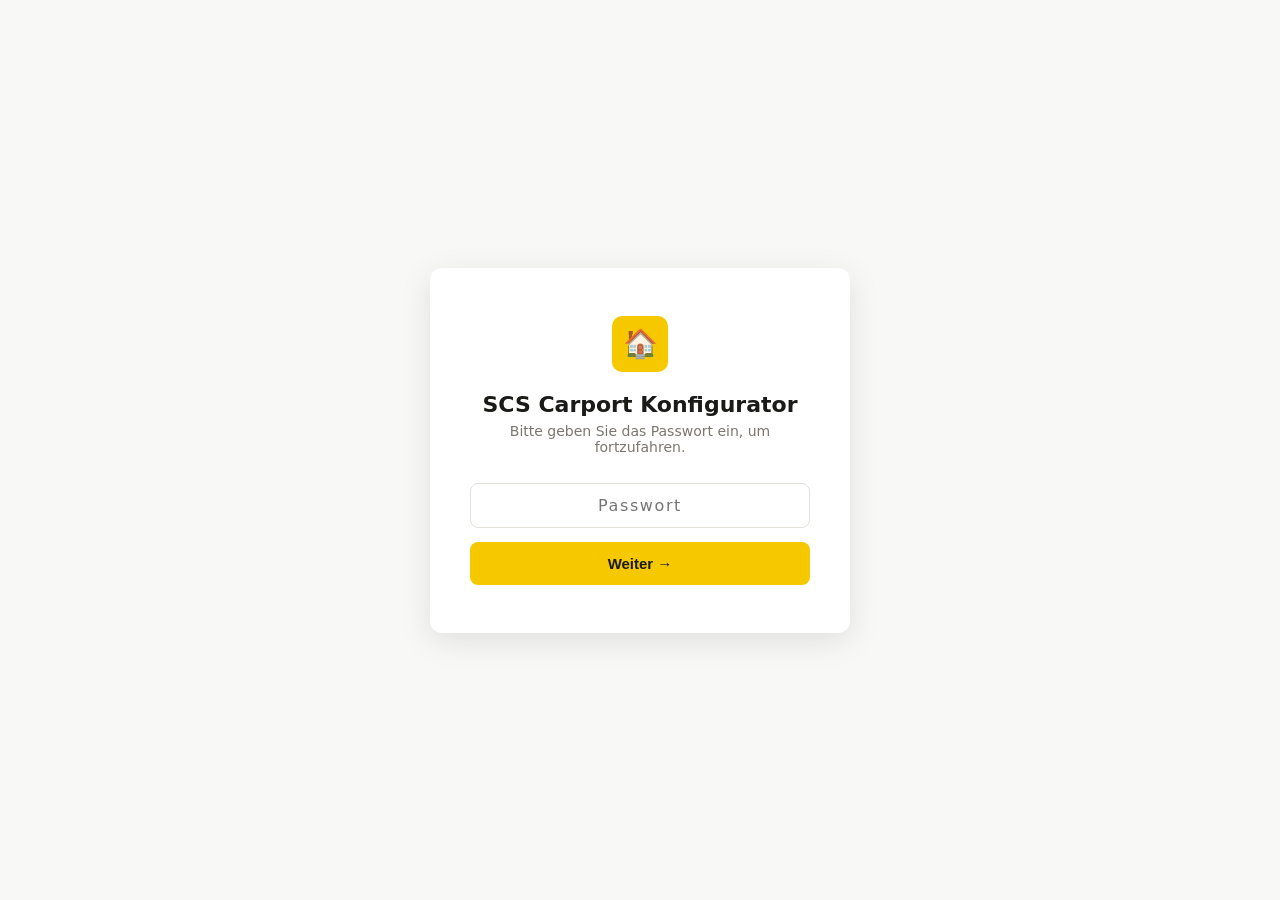
==== index.html @ 9c2f41ba "Add authentication check and redirect in index.html" ====
<!DOCTYPE html>
<html lang="de">
<head>
  <meta charset="UTF-8">
  <meta name="viewport" content="width=device-width, initial-scale=1.0">
  <title>SCS Carport Konfigurator — Holzcarports nach Maß</title>
  <link rel="stylesheet" href="style.css">
<script>if(sessionStorage.getItem("scs_auth")!=="1"){window.location.href="auth.html";}</script>
</head>
<body>

<!-- Top bar -->
<div class="top-bar">
  <div class="top-bar-left">
    <div class="top-bar-item">
      <svg width="13" height="13" viewBox="0 0 24 24" fill="none"><path d="M22 16.92v3a2 2 0 01-2.18 2 19.79 19.79 0 01-8.63-3.07A19.5 19.5 0 013.07 9.81 19.79 19.79 0 01.07 1.18 2 2 0 012.06 0h3a2 2 0 012 1.72c.127.96.361 1.903.7 2.81a2 2 0 01-.45 2.11L6.09 7.91a16 16 0 006 6l1.27-1.27a2 2 0 012.11-.45c.907.339 1.85.573 2.81.7A2 2 0 0122 16.92z" stroke="currentColor" stroke-width="2"/></svg>
      +49 8224 / 9660-100
    </div>
    <div class="top-bar-item">
      <svg width="13" height="13" viewBox="0 0 24 24" fill="none"><path d="M4 4h16c1.1 0 2 .9 2 2v12c0 1.1-.9 2-2 2H4c-1.1 0-2-.9-2-2V6c0-1.1.9-2 2-2z" stroke="currentColor" stroke-width="2"/><polyline points="22,6 12,13 2,6" stroke="currentColor" stroke-width="2"/></svg>
      info@scs-holzshop.de
    </div>
    <div class="top-bar-item">Mo.–Fr. 07:00–17:00 Uhr</div>
  </div>
  <div class="top-bar-right">
    <a href="#">Impressum</a>
    <a href="#">Datenschutz</a>
    <a href="#">Ratgeber</a>
  </div>
</div>

<!-- Nav -->
<nav class="nav">
  <div class="nav-inner">
    <a href="index.html" class="nav-logo">
      <div class="nav-logo-icon">
        <svg viewBox="0 0 24 24" fill="none"><path d="M3 10L12 3L21 10V20H15V14H9V20H3V10Z" fill="#fff"/></svg>
      </div>
      <div class="nav-logo-text">
        <div class="nav-logo-name">SCS Holzwerke</div>
        <div class="nav-logo-sub">Carport Konfigurator</div>
      </div>
    </a>
    <div class="nav-links">
      <a href="index.html" class="active">Startseite</a>
      <a href="products.html">Meistgeliebte Carports</a>
      <a href="configurator.html">Konfigurator</a>
      <a href="configurator.html" class="nav-cta">Jetzt konfigurieren</a>
    </div>
    <button class="nav-hamburger" onclick="document.getElementById('mob').classList.toggle('open')">
      <span></span><span></span><span></span>
    </button>
  </div>
</nav>
<div class="nav-mobile" id="mob">
  <a href="index.html">Startseite</a>
  <a href="products.html">Meistgeliebte Carports</a>
  <a href="configurator.html">Konfigurator</a>
  <a href="configurator.html" class="btn btn-primary" style="margin-top:8px">Jetzt konfigurieren</a>
</div>

<!-- USP Bar -->
<div class="usp-bar">
  <div class="usp-bar-inner">
    <div class="usp-item"><svg width="14" height="14" viewBox="0 0 16 16" fill="none"><polyline points="2,8 6,12 14,4" stroke="currentColor" stroke-width="2.2" stroke-linecap="round" stroke-linejoin="round"/></svg>Kostenlose Lieferung</div>
    <div class="usp-item"><svg width="14" height="14" viewBox="0 0 16 16" fill="none"><polyline points="2,8 6,12 14,4" stroke="currentColor" stroke-width="2.2" stroke-linecap="round" stroke-linejoin="round"/></svg>180 Jahre Erfahrung</div>
    <div class="usp-item"><svg width="14" height="14" viewBox="0 0 16 16" fill="none"><polyline points="2,8 6,12 14,4" stroke="currentColor" stroke-width="2.2" stroke-linecap="round" stroke-linejoin="round"/></svg>Statisch geprüft</div>
    <div class="usp-item"><svg width="14" height="14" viewBox="0 0 16 16" fill="none"><polyline points="2,8 6,12 14,4" stroke="currentColor" stroke-width="2.2" stroke-linecap="round" stroke-linejoin="round"/></svg>Trusted Shops zertifiziert</div>
    <div class="usp-item"><svg width="14" height="14" viewBox="0 0 16 16" fill="none"><polyline points="2,8 6,12 14,4" stroke="currentColor" stroke-width="2.2" stroke-linecap="round" stroke-linejoin="round"/></svg>100% PEFC-zertifiziert</div>
  </div>
</div>

<!-- Hero -->
<section class="hero">
  <div class="hero-inner">
    <div class="hero-content">
      <h1 class="hero-title">Qualität aus Holz.<br><em>Transparent.</em><br>Nach Maß.</h1>
      <p class="hero-subtitle">Konfigurieren Sie Ihren Holzcarport Schritt für Schritt — und sehen Sie bei jeder Option genau, was sie kostet. Keine versteckten Preise.</p>
      <div class="hero-action-row">
        <a href="configurator.html" class="btn btn-primary btn-lg">
          Jetzt konfigurieren
          <svg width="16" height="16" viewBox="0 0 16 16" fill="none"><path d="M3 8H13M9 4L13 8L9 12" stroke="currentColor" stroke-width="2" stroke-linecap="round" stroke-linejoin="round"/></svg>
        </a>
        <a href="products.html" class="btn btn-ghost">Fertige Konfigurationen ansehen</a>
      </div>
      <div class="hero-trust-row">
        <div class="hero-trust-item"><svg width="14" height="14" viewBox="0 0 16 16" fill="none"><polyline points="2,8 6,12 14,4" stroke="currentColor" stroke-width="2" stroke-linecap="round" stroke-linejoin="round"/></svg>Ab 4.833,84 € inkl. MwSt.</div>
        <div class="hero-trust-item"><svg width="14" height="14" viewBox="0 0 16 16" fill="none"><polyline points="2,8 6,12 14,4" stroke="currentColor" stroke-width="2" stroke-linecap="round" stroke-linejoin="round"/></svg>Lieferung ca. 3–4 Wochen</div>
        <div class="hero-trust-item"><svg width="14" height="14" viewBox="0 0 16 16" fill="none"><polyline points="2,8 6,12 14,4" stroke="currentColor" stroke-width="2" stroke-linecap="round" stroke-linejoin="round"/></svg>Unverbindliche Anfrage</div>
      </div>
    </div>
    <div class="hero-image-col">
      <div class="hero-badge">
        <div class="hero-badge-label">Startpreis ab</div>
        <div class="hero-badge-price">4.833,84 €</div>
        <div class="hero-badge-sub">inkl. MwSt. · kostenlose Lieferung</div>
      </div>
      <div class="hero-image-wrap">
        <img src="https://www.scs-holzshop.de/media/converted/catalog/product/cache/67ee89799642c567a71fc92f3699d937/e/i/einzelcarport_2.webp"
             alt="SCS Einzelcarport"
             onerror="this.parentElement.innerHTML='<div class=hero-image-placeholder><svg viewBox=\'0 0 24 24\' fill=\'none\' stroke=\'currentColor\' stroke-width=\'1\'><path d=\'M3 9l9-7 9 7v11a2 2 0 01-2 2H5a2 2 0 01-2-2z\'/><polyline points=\'9 22 9 12 15 12 15 22\'/></svg><p>Carport-Foto wird geladen</p></div>'">
      </div>
    </div>
  </div>
</section>

<!-- Products section -->
<section class="home-products">
  <div class="container">
    <div class="section-head">
      <div class="eyebrow">Unsere Produkte</div>
      <h2 class="section-title">Einzelcarport oder Doppelcarport?</h2>
      <p class="section-sub">Beide Varianten sind vollständig konfigurierbar — von Dachform bis Seitenverkleidung. Sehen Sie jeden Aufpreis live.</p>
    </div>
    <div class="home-products-grid">

      <div class="prod-card">
        <div class="prod-card-img">
          <img src="https://www.scs-holzshop.de/media/converted/catalog/product/cache/67ee89799642c567a71fc92f3699d937/e/i/einzelcarport_2.webp" alt="SCS Einzelcarport" onerror="this.parentElement.innerHTML='<div class=prod-card-img-placeholder>🏠 Einzelcarport</div>'">
          <div class="prod-card-label">Einzelcarport</div>
        </div>
        <div class="prod-card-body">
          <h3 class="prod-card-title">SCS Einzelcarport</h3>
          <p class="prod-card-desc">Der klassische Holzcarport für ein Fahrzeug. Aus Brettschichtholz in Sichtqualität — statisch geprüft, kostenlos geliefert.</p>
          <div class="prod-card-specs">
            <span class="spec-tag">270–475 cm Breite</span>
            <span class="spec-tag">500–600 cm Tiefe</span>
            <span class="spec-tag">Flach- oder Satteldach</span>
            <span class="spec-tag">Statik-Nachweis inklusive</span>
          </div>
          <div class="prod-card-price-row">
            <div class="prod-card-price-label">Ab inkl. MwSt.</div>
            <div class="prod-card-price">4.833,84 €</div>
          </div>
          <div class="prod-card-delivery">
            <svg width="14" height="14" viewBox="0 0 24 24" fill="none"><polyline points="2,8 6,12 14,4" stroke="currentColor" stroke-width="2.5" stroke-linecap="round" stroke-linejoin="round"/></svg>
            Heute bestellen — Lieferung ca. <span id="delivery-einzelcarport"></span>
          </div>
          <a href="configurator.html?type=einzelcarport" class="btn btn-primary btn-full">Einzelcarport konfigurieren →</a>
        </div>
      </div>

      <div class="prod-card" style="border-color: var(--green);">
        <div class="prod-card-img">
          <img src="https://www.scs-holzshop.de/media/converted/catalog/product/cache/67ee89799642c567a71fc92f3699d937/d/o/doppelcarport_2.webp" alt="SCS Doppelcarport" onerror="this.parentElement.innerHTML='<div class=prod-card-img-placeholder>🏠🏠 Doppelcarport</div>'">
          <div class="prod-card-label">Doppelcarport</div>
          <div class="prod-card-bestseller">⭐ Bestseller</div>
        </div>
        <div class="prod-card-body">
          <h3 class="prod-card-title">SCS Doppelcarport</h3>
          <p class="prod-card-desc">Platz für zwei Fahrzeuge. Dieselbe bewährte Konstruktion wie der Einzelcarport — mit doppelter Stellfläche und mehr Gestaltungsoptionen.</p>
          <div class="prod-card-specs">
            <span class="spec-tag">540–650 cm Breite</span>
            <span class="spec-tag">500–600 cm Tiefe</span>
            <span class="spec-tag">Flach- oder Satteldach</span>
            <span class="spec-tag">Statik-Nachweis inklusive</span>
          </div>
          <div class="prod-card-price-row">
            <div class="prod-card-price-label">Ab inkl. MwSt.</div>
            <div class="prod-card-price">6.357,59 €</div>
          </div>
          <div class="prod-card-delivery">
            <svg width="14" height="14" viewBox="0 0 24 24" fill="none"><polyline points="2,8 6,12 14,4" stroke="currentColor" stroke-width="2.5" stroke-linecap="round" stroke-linejoin="round"/></svg>
            Heute bestellen — Lieferung ca. <span id="delivery-doppelcarport"></span>
          </div>
          <a href="configurator.html?type=doppelcarport" class="btn btn-primary btn-full">Doppelcarport konfigurieren →</a>
        </div>
      </div>

    </div>

    <!-- Link to products page -->
    <div style="text-align:center; margin-top:32px;">
      <a href="products.html" class="btn btn-outline btn-lg">
        Alle fertigen Konfigurationen ansehen
        <svg width="16" height="16" viewBox="0 0 16 16" fill="none"><path d="M3 8H13M9 4L13 8L9 12" stroke="currentColor" stroke-width="2" stroke-linecap="round" stroke-linejoin="round"/></svg>
      </a>
    </div>
  </div>
</section>

<!-- How it works -->
<section class="how-section">
  <div class="container">
    <div class="section-head">
      <div class="eyebrow">In 3 Schritten zum Carport</div>
      <h2 class="section-title">So einfach geht's</h2>
      <p class="section-sub">Kein Durchklicken, kein Nachrechnen. Jeder Aufpreis ist sofort sichtbar.</p>
    </div>
    <div class="steps-grid">
      <div class="step-card">
        <div class="step-num">1</div>
        <div class="step-title">Typ & Größe wählen</div>
        <p class="step-desc">Einzelcarport oder Doppelcarport — der Basispreis wird direkt angezeigt. Kein versteckter Startpreis.</p>
        <div class="step-arrow"><svg width="10" height="10" viewBox="0 0 10 10" fill="none"><path d="M2 5H8M5 2L8 5L5 8" stroke="var(--green)" stroke-width="1.5" stroke-linecap="round"/></svg></div>
      </div>
      <div class="step-card">
        <div class="step-num">2</div>
        <div class="step-title">Optionen konfigurieren</div>
        <p class="step-desc">Dachform, Eindeckung, Verkleidung und Zubehör — jede Option zeigt den exakten Aufpreis. Live, transparent, nachvollziehbar.</p>
        <div class="step-arrow"><svg width="10" height="10" viewBox="0 0 10 10" fill="none"><path d="M2 5H8M5 2L8 5L5 8" stroke="var(--green)" stroke-width="1.5" stroke-linecap="round"/></svg></div>
      </div>
      <div class="step-card">
        <div class="step-num">3</div>
        <div class="step-title">Unverbindlich anfragen</div>
        <p class="step-desc">Vollständige Preisaufstellung, Lieferdatum und Lieferzonen-Check — dann direkt anfragen. Kein Konto nötig.</p>
      </div>
    </div>
  </div>
</section>

<!-- Benefits -->
<section class="benefits-section">
  <div class="container">
    <div class="benefits-grid">
      <div>
        <div class="eyebrow">Warum SCS?</div>
        <h2 class="section-title" style="text-align:left;margin-bottom:8px;">180 Jahre Erfahrung.<br>Holz ist unser Handwerk.</h2>
        <p style="font-size:15px;color:var(--grey-mid);line-height:1.7;margin-bottom:4px;">Seit über 180 Jahren verarbeitet SCS Holzwerke nachhaltige Rohstoffe zu hochwertigen Produkten. Unsere Carports werden in Gundremmingen nach Ihrer Bestellung gefertigt und vollständig vorkonfektioniert geliefert.</p>
        <div class="benefits-list">
          <div class="benefit"><div class="benefit-icon">🌲</div><div><div class="benefit-title">Brettschichtholz in Sichtqualität</div><div class="benefit-desc">4-seitig gehobelt, Kanten gefast — höchste Stabilität und Optik aus dem Sägewerk.</div></div></div>
          <div class="benefit"><div class="benefit-icon">📐</div><div><div class="benefit-title">Statisch geprüft & genehmigungsfähig</div><div class="benefit-desc">Jede Konfiguration erhält einen Statik-Nachweis — für das Bauamt direkt verwendbar.</div></div></div>
          <div class="benefit"><div class="benefit-icon">🚚</div><div><div class="benefit-title">Kostenlose Lieferung deutschlandweit</div><div class="benefit-desc">Alle Teile vorkonfektioniert — mit Fundamentplan 3 Werktage nach Bestellung.</div></div></div>
          <div class="benefit"><div class="benefit-icon">🔧</div><div><div class="benefit-title">Aufbau in einem Tag</div><div class="benefit-desc">Zapfen gefräst, Löcher vorgebohrt — mit Anleitung und Helfern in einem Tag fertig.</div></div></div>
          <div class="benefit"><div class="benefit-icon">♻️</div><div><div class="benefit-title">100% PEFC-zertifiziertes Holz</div><div class="benefit-desc">Nachhaltig aus zertifizierten europäischen Wäldern.</div></div></div>
        </div>
      </div>
      <div class="benefits-img">
        <img src="https://www.scs-holzshop.de/media/converted/catalog/product/cache/67ee89799642c567a71fc92f3699d937/e/i/einzelcarport_2.webp" alt="SCS Carport Qualität" onerror="this.parentElement.innerHTML='<div class=benefits-img-placeholder>Carport-Foto</div>'">
      </div>
    </div>
  </div>
</section>

<!-- Reviews -->
<section class="reviews-section">
  <div class="container">
    <div class="section-head">
      <div class="eyebrow">Kundenbewertungen</div>
      <h2 class="section-title">Was unsere Kunden sagen</h2>
      <div class="reviews-aggregate">
        <div class="reviews-score">4.8</div>
        <div>
          <div class="reviews-stars">★★★★★</div>
          <div class="reviews-count">247 verifizierte Bewertungen · Trusted Shops</div>
        </div>
      </div>
    </div>
    <div class="reviews-grid">
      <div class="review-card">
        <div class="review-stars">★★★★★</div>
        <p class="review-text">"Der Konfigurator war endlich mal wirklich transparent. Ich hab bei jeder Option sofort gesehen, was es kostet. Keine Überraschungen beim Checkout."</p>
        <div class="review-author">
          <div class="review-avatar">MK</div>
          <div><div class="review-name">Michael K.</div><div class="review-meta">Bayern · vor 2 Wochen</div><span class="review-product-tag">Einzelcarport · Satteldach</span></div>
        </div>
      </div>
      <div class="review-card">
        <div class="review-stars">★★★★★</div>
        <p class="review-text">"Aufbau hat tatsächlich einen Tag gedauert. Alle Teile waren perfekt vorgefertigt, die Anleitung war klar. Qualität des Holzes ist hervorragend."</p>
        <div class="review-author">
          <div class="review-avatar">SB</div>
          <div><div class="review-name">Sandra B.</div><div class="review-meta">NRW · vor 1 Monat</div><span class="review-product-tag">Doppelcarport · Flachdach</span></div>
        </div>
      </div>
      <div class="review-card">
        <div class="review-stars">★★★★★</div>
        <p class="review-text">"Fachberatung war super. Hatte eine Frage zur Statik und wurde innerhalb von 2 Stunden zurückgerufen. Carport steht seit 3 Jahren ohne Probleme."</p>
        <div class="review-author">
          <div class="review-avatar">TH</div>
          <div><div class="review-name">Thomas H.</div><div class="review-meta">Baden-Württemberg · vor 3 Jahren</div><span class="review-product-tag">Einzelcarport · Flachdach</span></div>
        </div>
      </div>
    </div>
    <div style="text-align:center;margin-top:32px;">
      <a href="products.html" class="btn btn-outline">Alle Bewertungen & Konfigurationen ansehen</a>
    </div>
  </div>
</section>

<!-- Contact strip -->
<div class="contact-strip">
  <div class="contact-strip-inner">
    <div>
      <h3>Fragen? Wir beraten Sie persönlich.</h3>
      <p>Mo.–Fr. von 07:00–17:00 Uhr — kostenlos und unverbindlich</p>
    </div>
    <div class="contact-btns">
      <a href="tel:+4982249660100" class="contact-btn"><svg width="16" height="16" viewBox="0 0 24 24" fill="none"><path d="M22 16.92v3a2 2 0 01-2.18 2 19.79 19.79 0 01-8.63-3.07A19.5 19.5 0 013.07 9.81 19.79 19.79 0 01.07 1.18 2 2 0 012.06 0h3a2 2 0 012 1.72c.127.96.361 1.903.7 2.81a2 2 0 01-.45 2.11L6.09 7.91a16 16 0 006 6l1.27-1.27a2 2 0 012.11-.45c.907.339 1.85.573 2.81.7A2 2 0 0122 16.92z" stroke="currentColor" stroke-width="2"/></svg>+49 8224 / 9660-100</a>
      <a href="https://wa.me/4982249660100" class="contact-btn"><svg width="16" height="16" viewBox="0 0 24 24" fill="none"><path d="M21 11.5a8.38 8.38 0 01-.9 3.8 8.5 8.5 0 01-7.6 4.7 8.38 8.38 0 01-3.8-.9L3 21l1.9-5.7a8.38 8.38 0 01-.9-3.8 8.5 8.5 0 014.7-7.6 8.38 8.38 0 013.8-.9h.5a8.48 8.48 0 018 8v.5z" stroke="currentColor" stroke-width="2"/></svg>WhatsApp</a>
      <a href="mailto:info@scs-holzshop.de" class="contact-btn"><svg width="16" height="16" viewBox="0 0 24 24" fill="none"><path d="M4 4h16c1.1 0 2 .9 2 2v12c0 1.1-.9 2-2 2H4c-1.1 0-2-.9-2-2V6c0-1.1.9-2 2-2z" stroke="currentColor" stroke-width="2"/><polyline points="22,6 12,13 2,6" stroke="currentColor" stroke-width="2"/></svg>E-Mail</a>
    </div>
  </div>
</div>

<!-- Footer -->
<footer>
  <div class="footer-inner">
    <div class="footer-logo">
      <div class="nav-logo-icon" style="width:36px;height:36px;"><svg viewBox="0 0 24 24" fill="none"><path d="M3 10L12 3L21 10V20H15V14H9V20H3V10Z" fill="#fff"/></svg></div>
      <div class="nav-logo-text"><div class="nav-logo-name" style="color:#fff;">SCS Holzwerke</div><div class="nav-logo-sub">Carport Konfigurator</div></div>
    </div>
    <div class="footer-links">
      <a href="#">Impressum</a><a href="#">Datenschutz</a><a href="#">Ratgeber</a><a href="#">Kontakt</a>
    </div>
    <div class="footer-copy">© 2025 SCS Holzwerke GmbH & Co. KG · Studienprojekt TH Rosenheim</div>
  </div>
</footer>

<script>
// Delivery date: ~4 weeks from today
function deliveryDate() {
  const d = new Date();
  d.setDate(d.getDate() + 28);
  return d.toLocaleDateString('de-DE', { day:'numeric', month:'long', year:'numeric' });
}
document.getElementById('delivery-einzelcarport').textContent = deliveryDate();
document.getElementById('delivery-doppelcarport').textContent = deliveryDate();

// Pre-select type from URL
const params = new URLSearchParams(window.location.search);
const t = params.get('type');
if (t) sessionStorage.setItem('scs_config', JSON.stringify({ type: t, size:'standard', roof:'flat', covering:'none', cladding:'none', addons:[] }));
</script>
</body>
</html>
---- style.css ----
/* ── SCS Carport Platform — Complete Design System ─────────────────────── */
@import url('https://fonts.googleapis.com/css2?family=Source+Sans+3:ital,wght@0,300;0,400;0,500;0,600;0,700;1,400&display=swap');

/* ── Tokens ─────────────────────────────────────────────────────────────── */
:root {
  --green:        #1a1a18;
  --green-dk:     #1a1a18;
  --green-lt:     #fef9e3;
  --green-mid:    #f5c800;
  --yellow:       #f5c800;
  --yellow-dk:    #d9a800;
  --white:        #ffffff;
  --off-white:    #f8f8f6;
  --grey-bg:      #f2f0ec;
  --grey-light:   #e4e1db;
  --grey-mid:     #7a7670;
  --grey-dark:    #3d3b38;
  --black:        #1a1a18;
  --red:          #c0392b;
  --price-green:  #2d7a4f;

  --font: 'Source Sans 3', 'Segoe UI', system-ui, sans-serif;
  --radius:    6px;
  --radius-lg: 12px;
  --radius-xl: 20px;
  --shadow-sm: 0 1px 4px rgba(0,0,0,0.08);
  --shadow:    0 4px 16px rgba(0,0,0,0.10);
  --shadow-lg: 0 12px 40px rgba(0,0,0,0.14);
  --transition: 0.18s ease;
  --max-w: 1240px;
}

/* ── Reset ───────────────────────────────────────────────────────────────── */
*, *::before, *::after { box-sizing: border-box; margin: 0; padding: 0; }
html { scroll-behavior: smooth; font-size: 16px; }
body { font-family: var(--font); background: var(--white); color: var(--black); line-height: 1.6; -webkit-font-smoothing: antialiased; }
img { max-width: 100%; display: block; }
a { color: inherit; text-decoration: none; }
button { cursor: pointer; border: none; background: none; font-family: inherit; }
ul { list-style: none; }

/* ── Utilities ───────────────────────────────────────────────────────────── */
.container { max-width: var(--max-w); margin: 0 auto; padding: 0 28px; }
.visually-hidden { position: absolute; width: 1px; height: 1px; overflow: hidden; clip: rect(0,0,0,0); }

/* ── Top bar ─────────────────────────────────────────────────────────────── */
.top-bar {
  background: var(--black);
  padding: 7px 28px;
  display: flex;
  align-items: center;
  justify-content: space-between;
  font-size: 12.5px;
  color: rgba(255,255,255,0.85);
}
.top-bar-left { display: flex; gap: 24px; }
.top-bar-item { display: flex; align-items: center; gap: 6px; }
.top-bar-item svg { opacity: 0.75; }
.top-bar-right { display: flex; gap: 20px; }
.top-bar-right a { color: rgba(255,255,255,0.8); font-size: 12px; transition: color var(--transition); }
.top-bar-right a:hover { color: #fff; }

/* ── Nav ─────────────────────────────────────────────────────────────────── */
.nav {
  background: var(--white);
  border-bottom: 1px solid var(--grey-light);
  position: sticky;
  top: 0;
  z-index: 200;
  box-shadow: var(--shadow-sm);
}
.nav-inner {
  max-width: var(--max-w);
  margin: 0 auto;
  padding: 0 28px;
  height: 72px;
  display: flex;
  align-items: center;
  justify-content: space-between;
  gap: 32px;
}
.nav-logo { display: flex; align-items: center; gap: 12px; flex-shrink: 0; }
.nav-logo-icon {
  width: 44px; height: 44px;
  background: var(--yellow);
  border-radius: var(--radius);
  display: flex; align-items: center; justify-content: center;
}
.nav-logo-icon svg { width: 26px; height: 26px; }
.nav-logo-text { line-height: 1.2; }
.nav-logo-name { font-size: 17px; font-weight: 700; color: var(--black); letter-spacing: -0.02em; }
.nav-logo-sub { font-size: 11px; color: var(--grey-mid); font-weight: 400; letter-spacing: 0.05em; text-transform: uppercase; }
.nav-links { display: flex; align-items: center; gap: 4px; }
.nav-links a {
  padding: 8px 14px;
  font-size: 14.5px;
  font-weight: 500;
  color: var(--grey-dark);
  border-radius: var(--radius);
  transition: all var(--transition);
  white-space: nowrap;
}
.nav-links a:hover { background: var(--grey-bg); color: var(--black); }
.nav-links a.active { color: var(--black); font-weight: 600; }
.nav-cta {
  background: var(--yellow) !important;
  color: #fff !important;
  font-weight: 600 !important;
  padding: 9px 20px !important;
}
.nav-cta:hover { background: var(--black) !important; }
.nav-hamburger { display: none; flex-direction: column; gap: 5px; padding: 6px; }
.nav-hamburger span { display: block; width: 22px; height: 2px; background: var(--black); border-radius: 2px; transition: all 0.2s; }
.nav-mobile {
  display: none;
  flex-direction: column;
  background: var(--white);
  border-bottom: 2px solid var(--green);
  padding: 16px 24px 20px;
  gap: 4px;
}
.nav-mobile.open { display: flex; }
.nav-mobile a { padding: 10px 4px; font-size: 15px; font-weight: 500; color: var(--grey-dark); border-bottom: 1px solid var(--grey-light); }

/* ── Buttons ─────────────────────────────────────────────────────────────── */
.btn {
  display: inline-flex; align-items: center; gap: 8px;
  padding: 11px 24px;
  border-radius: var(--radius);
  font-size: 15px; font-weight: 600;
  transition: all var(--transition);
  letter-spacing: -0.01em;
  cursor: pointer;
  border: 2px solid transparent;
  white-space: nowrap;
}
.btn-primary { background: var(--yellow); color: #fff; border-color: var(--black); }
.btn-primary:hover { background: var(--black); border-color: var(--black); transform: translateY(-1px); box-shadow: 0 4px 12px rgba(58,107,26,0.3); }
.btn-outline { background: transparent; color: var(--black); border-color: var(--black); }
.btn-outline:hover { background: var(--grey-bg); }
.btn-dark { background: var(--black); color: #fff; border-color: var(--black); }
.btn-dark:hover { background: var(--grey-dark); }
.btn-ghost { background: transparent; color: var(--grey-dark); border-color: var(--grey-light); }
.btn-ghost:hover { border-color: var(--black); color: var(--black); }
.btn-sm { padding: 7px 16px; font-size: 13px; }
.btn-lg { padding: 14px 32px; font-size: 16px; }
.btn-full { width: 100%; justify-content: center; }

/* ── Section header ──────────────────────────────────────────────────────── */
.section-head { text-align: center; margin-bottom: 48px; }
.eyebrow {
  display: inline-block;
  font-size: 11.5px; font-weight: 700;
  letter-spacing: 0.12em; text-transform: uppercase;
  color: var(--black); margin-bottom: 10px;
}
.section-title { font-size: clamp(24px, 3vw, 36px); font-weight: 700; color: var(--black); line-height: 1.2; margin-bottom: 12px; letter-spacing: -0.02em; }
.section-sub { font-size: 16px; color: var(--grey-mid); max-width: 540px; margin: 0 auto; line-height: 1.6; }

/* ── USP Bar ─────────────────────────────────────────────────────────────── */
.usp-bar {
  background: #fffbe6;
  border-bottom: 1px solid #f0d800;
  padding: 13px 28px;
}
.usp-bar-inner {
  max-width: var(--max-w); margin: 0 auto;
  display: flex; align-items: center; justify-content: center;
  gap: 40px; flex-wrap: wrap;
}
.usp-item { display: flex; align-items: center; gap: 7px; font-size: 13px; font-weight: 500; color: var(--black); }
.usp-item svg { color: var(--black); flex-shrink: 0; }

/* ── Hero ────────────────────────────────────────────────────────────────── */
.hero {
  background: var(--off-white);
  border-bottom: 1px solid var(--grey-light);
  padding: 0;
  overflow: hidden;
}
.hero-inner {
  max-width: var(--max-w); margin: 0 auto; padding: 72px 28px 0;
  display: grid; grid-template-columns: 1fr 1fr;
  gap: 64px; align-items: end;
}
.hero-tag {
  display: inline-flex; align-items: center; gap: 8px;
  background: var(--green-lt); border: 1px solid #c8e0a8;
  color: var(--black); font-size: 12px; font-weight: 600;
  padding: 5px 12px; border-radius: 20px;
  margin-bottom: 20px; letter-spacing: 0.02em;
}
.hero-tag::before { content: '●'; font-size: 8px; color: var(--black); }
.hero-title {
  font-size: clamp(36px, 4.5vw, 58px);
  font-weight: 700; line-height: 1.08;
  letter-spacing: -0.03em;
  color: var(--black); margin-bottom: 18px;
}
.hero-title em { font-style: normal; color: var(--black); }
.hero-subtitle { font-size: 17px; color: var(--grey-mid); line-height: 1.65; margin-bottom: 32px; max-width: 460px; }
.hero-action-row { display: flex; align-items: center; gap: 16px; margin-bottom: 32px; flex-wrap: wrap; }
.hero-trust-row { display: flex; gap: 20px; flex-wrap: wrap; }
.hero-trust-item { display: flex; align-items: center; gap: 6px; font-size: 13px; color: var(--grey-mid); }
.hero-trust-item svg { color: var(--black); }
.hero-image-col { position: relative; align-self: end; }
.hero-image-wrap {
  border-radius: var(--radius-lg) var(--radius-lg) 0 0;
  overflow: hidden; height: 480px;
  box-shadow: var(--shadow-lg);
}
.hero-image-wrap img { width: 100%; height: 100%; object-fit: cover; }
.hero-image-placeholder {
  width: 100%; height: 100%;
  background: linear-gradient(135deg, var(--grey-bg) 0%, var(--grey-light) 100%);
  display: flex; flex-direction: column; align-items: center; justify-content: center;
  gap: 12px; color: var(--grey-mid);
}
.hero-image-placeholder svg { width: 64px; height: 64px; opacity: 0.3; }
.hero-image-placeholder p { font-size: 13px; }
.hero-badge {
  position: absolute; top: 20px; right: -10px;
  background: var(--white); border-radius: var(--radius-lg);
  box-shadow: var(--shadow-lg); padding: 14px 18px;
  display: flex; flex-direction: column; gap: 2px;
  min-width: 180px;
}
.hero-badge-label { font-size: 10px; font-weight: 700; text-transform: uppercase; letter-spacing: 0.08em; color: var(--grey-mid); }
.hero-badge-price { font-size: 22px; font-weight: 800; color: var(--black); font-variant-numeric: tabular-nums; }
.hero-badge-sub { font-size: 11px; color: var(--grey-mid); }

/* ── Product cards (homepage) ─────────────────────────────────────────────── */
.home-products { padding: 80px 0; }
.home-products-grid {
  display: grid; grid-template-columns: 1fr 1fr;
  gap: 24px; margin-top: 48px;
}
.prod-card {
  background: var(--white);
  border: 1.5px solid var(--grey-light);
  border-radius: var(--radius-lg);
  overflow: hidden;
  transition: all var(--transition);
  box-shadow: var(--shadow-sm);
}
.prod-card:hover { border-color: var(--black); box-shadow: var(--shadow); transform: translateY(-2px); }
.prod-card-img { position: relative; height: 260px; overflow: hidden; background: var(--grey-bg); }
.prod-card-img img { width: 100%; height: 100%; object-fit: cover; transition: transform 0.5s ease; }
.prod-card:hover .prod-card-img img { transform: scale(1.03); }
.prod-card-img-placeholder { width:100%;height:100%;display:flex;align-items:center;justify-content:center;background:var(--grey-bg); color:var(--grey-mid);font-size:13px; }
.prod-card-label {
  position: absolute; top: 14px; left: 14px;
  background: var(--yellow); color: #fff;
  font-size: 11px; font-weight: 700;
  padding: 4px 10px; border-radius: 4px;
  letter-spacing: 0.04em; text-transform: uppercase;
}
.prod-card-bestseller {
  position: absolute; top: 14px; right: 14px;
  background: var(--yellow); color: var(--black);
  font-size: 11px; font-weight: 800;
  padding: 4px 10px; border-radius: 4px;
}
.prod-card-body { padding: 24px; }
.prod-card-title { font-size: 20px; font-weight: 700; margin-bottom: 8px; letter-spacing: -0.02em; }
.prod-card-desc { font-size: 14px; color: var(--grey-mid); line-height: 1.6; margin-bottom: 16px; }
.prod-card-specs { display: flex; flex-wrap: wrap; gap: 8px; margin-bottom: 20px; }
.spec-tag { background: var(--off-white); border: 1px solid var(--grey-light); border-radius: 4px; font-size: 12px; color: var(--grey-dark); padding: 3px 10px; font-weight: 500; }
.prod-card-price-row { display: flex; justify-content: space-between; align-items: center; padding: 14px 0; border-top: 1px solid var(--grey-light); border-bottom: 1px solid var(--grey-light); margin-bottom: 16px; }
.prod-card-price-label { font-size: 12px; color: var(--grey-mid); }
.prod-card-price { font-size: 26px; font-weight: 800; color: var(--black); font-variant-numeric: tabular-nums; letter-spacing: -0.02em; }
.prod-card-delivery { font-size: 12px; color: var(--price-green); font-weight: 600; display: flex; align-items: center; gap: 5px; margin-bottom: 16px; }

/* ── How it works ─────────────────────────────────────────────────────────── */
.how-section { background: var(--off-white); padding: 80px 0; border-top: 1px solid var(--grey-light); border-bottom: 1px solid var(--grey-light); }
.steps-grid { display: grid; grid-template-columns: repeat(3, 1fr); gap: 2px; margin-top: 48px; position: relative; }
.step-card { background: var(--white); padding: 32px 28px; border: 1px solid var(--grey-light); position: relative; }
.step-card:first-child { border-radius: var(--radius-lg) 0 0 var(--radius-lg); }
.step-card:last-child { border-radius: 0 var(--radius-lg) var(--radius-lg) 0; }
.step-num { width: 36px; height: 36px; background: var(--yellow); color: var(--black); border-radius: 50%; display: flex; align-items: center; justify-content: center; font-size: 15px; font-weight: 800; margin-bottom: 16px; }
.step-title { font-size: 17px; font-weight: 700; margin-bottom: 8px; }
.step-desc { font-size: 14px; color: var(--grey-mid); line-height: 1.65; }
.step-arrow { position: absolute; right: -14px; top: 50%; transform: translateY(-50%); background: #fffbe6; border: 1px solid var(--yellow); border-radius: 50%; width: 26px; height: 26px; display: flex; align-items: center; justify-content: center; z-index: 1; }

/* ── Benefits ─────────────────────────────────────────────────────────────── */
.benefits-section { padding: 80px 0; }
.benefits-grid { display: grid; grid-template-columns: 1fr 1fr; gap: 80px; align-items: center; }
.benefits-img { border-radius: var(--radius-xl); overflow: hidden; box-shadow: var(--shadow-lg); aspect-ratio: 4/3; background: var(--grey-bg); }
.benefits-img img { width: 100%; height: 100%; object-fit: cover; }
.benefits-img-placeholder { width:100%;height:100%;display:flex;align-items:center;justify-content:center;color:var(--grey-mid);font-size:13px; }
.benefits-list { display: flex; flex-direction: column; gap: 24px; margin-top: 32px; }
.benefit { display: flex; gap: 16px; align-items: flex-start; }
.benefit-icon { width: 44px; height: 44px; background: #fffbe6; border-radius: var(--radius); display: flex; align-items: center; justify-content: center; flex-shrink: 0; font-size: 20px; }
.benefit-title { font-size: 15px; font-weight: 700; margin-bottom: 3px; }
.benefit-desc { font-size: 13.5px; color: var(--grey-mid); line-height: 1.55; }

/* ── Reviews ──────────────────────────────────────────────────────────────── */
.reviews-section { background: var(--off-white); padding: 80px 0; border-top: 1px solid var(--grey-light); }
.reviews-aggregate { display: flex; align-items: center; gap: 16px; justify-content: center; margin: 16px 0 48px; }
.reviews-score { font-size: 52px; font-weight: 800; color: var(--black); line-height: 1; }
.reviews-stars { font-size: 22px; color: var(--yellow); letter-spacing: 2px; }
.reviews-count { font-size: 13px; color: var(--grey-mid); margin-top: 3px; }
.reviews-grid { display: grid; grid-template-columns: repeat(3, 1fr); gap: 20px; }
.review-card { background: var(--white); border-radius: var(--radius-lg); padding: 24px; border: 1px solid var(--grey-light); box-shadow: var(--shadow-sm); }
.review-stars { color: var(--yellow); font-size: 15px; letter-spacing: 2px; margin-bottom: 12px; }
.review-text { font-size: 14px; color: var(--grey-dark); line-height: 1.7; margin-bottom: 18px; font-style: italic; }
.review-author { display: flex; align-items: center; gap: 12px; }
.review-avatar { width: 38px; height: 38px; background: var(--yellow); color: #fff; border-radius: 50%; display: flex; align-items: center; justify-content: center; font-size: 12px; font-weight: 700; flex-shrink: 0; }
.review-name { font-size: 14px; font-weight: 600; }
.review-meta { font-size: 12px; color: var(--grey-mid); }
.review-product-tag { display: inline-block; background: var(--green-lt); color: var(--black); font-size: 11px; font-weight: 600; padding: 2px 8px; border-radius: 3px; margin-top: 4px; }

/* ── Contact strip ────────────────────────────────────────────────────────── */
.contact-strip { background: var(--black); padding: 48px 0; }
.contact-strip-inner { max-width: var(--max-w); margin: 0 auto; padding: 0 28px; display: flex; justify-content: space-between; align-items: center; gap: 32px; flex-wrap: wrap; }
.contact-strip h3 { font-size: 22px; font-weight: 700; color: #fff; margin-bottom: 6px; }
.contact-strip p { font-size: 14px; color: rgba(255,255,255,0.7); }
.contact-btns { display: flex; gap: 12px; flex-wrap: wrap; }
.contact-btn { display: flex; align-items: center; gap: 8px; padding: 10px 18px; border-radius: var(--radius); border: 1.5px solid rgba(255,255,255,0.25); color: #fff; font-size: 14px; font-weight: 500; transition: all var(--transition); background: rgba(255,255,255,0.06); }
.contact-btn:hover { background: rgba(255,255,255,0.14); border-color: rgba(255,255,255,0.5); }

/* ── CTA Section ──────────────────────────────────────────────────────────── */
.cta-section { background: var(--white); padding: 80px 0; text-align: center; border-top: 1px solid var(--grey-light); }
.cta-section h2 { font-size: clamp(26px, 3vw, 38px); font-weight: 700; margin-bottom: 12px; letter-spacing: -0.02em; }
.cta-section p { font-size: 16px; color: var(--grey-mid); margin-bottom: 32px; max-width: 480px; margin-left: auto; margin-right: auto; }

/* ── Footer ───────────────────────────────────────────────────────────────── */
footer { background: var(--black); padding: 32px 28px; }
.footer-inner { max-width: var(--max-w); margin: 0 auto; display: flex; align-items: center; justify-content: space-between; flex-wrap: wrap; gap: 16px; }
.footer-logo { display: flex; align-items: center; gap: 10px; }
.footer-links { display: flex; gap: 20px; }
.footer-links a { font-size: 13px; color: var(--grey-mid); transition: color var(--transition); }
.footer-links a:hover { color: #fff; }
.footer-copy { font-size: 12px; color: var(--grey-mid); }

/* ════════════════════════════════════════════════════════════════════════════
   PRODUCTS PAGE
   ════════════════════════════════════════════════════════════════════════════ */
.page-hero { background: var(--off-white); border-bottom: 1px solid var(--grey-light); padding: 52px 0 40px; }
.page-hero-inner { max-width: var(--max-w); margin: 0 auto; padding: 0 28px; }
.breadcrumb { display: flex; align-items: center; gap: 6px; font-size: 13px; color: var(--grey-mid); margin-bottom: 16px; }
.breadcrumb a { color: var(--grey-mid); transition: color var(--transition); }
.breadcrumb a:hover { color: var(--black); }
.breadcrumb-sep { opacity: 0.4; }
.page-hero h1 { font-size: clamp(28px, 3.5vw, 44px); font-weight: 700; letter-spacing: -0.03em; margin-bottom: 10px; }
.page-hero p { font-size: 16px; color: var(--grey-mid); max-width: 560px; }

.products-page-grid { padding: 60px 0 80px; }
.products-page-grid .container { display: grid; grid-template-columns: 280px 1fr; gap: 40px; align-items: start; }

/* Filter sidebar */
.filter-sidebar { position: sticky; top: 90px; background: var(--white); border: 1px solid var(--grey-light); border-radius: var(--radius-lg); padding: 24px; box-shadow: var(--shadow-sm); }
.filter-title { font-size: 13px; font-weight: 700; text-transform: uppercase; letter-spacing: 0.08em; color: var(--grey-mid); margin-bottom: 16px; }
.filter-group { margin-bottom: 24px; }
.filter-group-label { font-size: 14px; font-weight: 600; margin-bottom: 10px; }
.filter-option { display: flex; align-items: center; gap: 10px; padding: 6px 0; cursor: pointer; }
.filter-option input { width: 16px; height: 16px; accent-color: var(--black); }
.filter-option label { font-size: 14px; color: var(--grey-dark); cursor: pointer; }
.filter-divider { border: none; border-top: 1px solid var(--grey-light); margin: 16px 0; }
.price-range-labels { display: flex; justify-content: space-between; font-size: 12px; color: var(--grey-mid); margin-top: 6px; }

/* Product listing */
.products-listing { display: flex; flex-direction: column; gap: 24px; }
.listing-header { display: flex; align-items: center; justify-content: space-between; margin-bottom: 4px; }
.listing-count { font-size: 14px; color: var(--grey-mid); }
.listing-sort { display: flex; align-items: center; gap: 8px; font-size: 14px; }
.listing-sort select { border: 1px solid var(--grey-light); border-radius: var(--radius); padding: 6px 10px; font-size: 13px; font-family: inherit; color: var(--black); background: var(--white); }

.listing-card {
  background: var(--white);
  border: 1.5px solid var(--grey-light);
  border-radius: var(--radius-lg);
  overflow: hidden;
  display: grid;
  grid-template-columns: 340px 1fr;
  box-shadow: var(--shadow-sm);
  transition: all var(--transition);
}
.listing-card:hover { border-color: var(--black); box-shadow: var(--shadow); }
.listing-card-img { position: relative; background: var(--grey-bg); }
.listing-card-img img { width: 100%; height: 100%; object-fit: cover; min-height: 280px; }
.listing-card-img-placeholder { width:100%;height:100%;min-height:280px;display:flex;flex-direction:column;align-items:center;justify-content:center;gap:8px;color:var(--grey-mid);font-size:13px;background:var(--grey-bg); }
.listing-card-badges { position: absolute; top: 14px; left: 14px; display: flex; flex-direction: column; gap: 6px; }
.badge { display: inline-block; font-size: 11px; font-weight: 700; padding: 4px 10px; border-radius: 4px; }
.badge-green { background: var(--yellow); color: #fff; }
.badge-yellow { background: var(--yellow); color: var(--black); }
.badge-outline { background: var(--white); color: var(--grey-dark); border: 1px solid var(--grey-light); }
.listing-card-body { padding: 28px; display: flex; flex-direction: column; }
.listing-card-top { flex: 1; }
.listing-card-title { font-size: 22px; font-weight: 700; margin-bottom: 6px; letter-spacing: -0.02em; }
.listing-card-subtitle { font-size: 14px; color: var(--black); font-weight: 600; margin-bottom: 14px; }
.listing-card-desc { font-size: 14px; color: var(--grey-mid); line-height: 1.65; margin-bottom: 18px; }
.config-summary { background: var(--off-white); border-radius: var(--radius); padding: 14px 16px; margin-bottom: 18px; }
.config-summary-title { font-size: 11px; font-weight: 700; text-transform: uppercase; letter-spacing: 0.08em; color: var(--grey-mid); margin-bottom: 10px; }
.config-row { display: flex; justify-content: space-between; font-size: 13px; padding: 4px 0; border-bottom: 1px solid var(--grey-light); }
.config-row:last-child { border-bottom: none; }
.config-row-label { color: var(--grey-mid); }
.config-row-value { font-weight: 600; color: var(--black); }
.config-row-price { color: var(--price-green); font-weight: 700; }
.config-total { display: flex; justify-content: space-between; font-size: 15px; font-weight: 700; padding-top: 10px; margin-top: 4px; border-top: 2px solid var(--grey-light); }
.listing-card-bottom { display: flex; align-items: center; justify-content: space-between; padding-top: 18px; border-top: 1px solid var(--grey-light); flex-wrap: wrap; gap: 16px; }
.listing-price-block .label { font-size: 12px; color: var(--grey-mid); margin-bottom: 2px; }
.listing-price-block .price { font-size: 30px; font-weight: 800; color: var(--black); font-variant-numeric: tabular-nums; letter-spacing: -0.02em; }
.listing-price-block .vat { font-size: 11px; color: var(--grey-mid); }
.delivery-badge { display: flex; align-items: center; gap: 6px; font-size: 13px; color: var(--price-green); font-weight: 600; }
.listing-reviews { display: flex; align-items: center; gap: 8px; margin-bottom: 12px; }
.listing-stars { color: var(--yellow); font-size: 14px; }
.listing-review-count { font-size: 13px; color: var(--grey-mid); }
.listing-card-reviews { padding: 0 28px 28px; border-top: 1px solid var(--grey-light); margin-top: 0; }
.mini-reviews-title { font-size: 12px; font-weight: 700; text-transform: uppercase; letter-spacing: 0.08em; color: var(--grey-mid); margin: 16px 0 12px; }
.mini-review { padding: 12px 0; border-bottom: 1px solid var(--grey-light); }
.mini-review:last-child { border-bottom: none; }
.mini-review-header { display: flex; align-items: center; gap: 10px; margin-bottom: 6px; }
.mini-review-stars { color: var(--yellow); font-size: 12px; }
.mini-review-name { font-size: 13px; font-weight: 600; }
.mini-review-date { font-size: 12px; color: var(--grey-mid); margin-left: auto; }
.mini-review-text { font-size: 13px; color: var(--grey-mid); line-height: 1.6; }

/* ════════════════════════════════════════════════════════════════════════════
   CONFIGURATOR PAGE
   ════════════════════════════════════════════════════════════════════════════ */
.config-page { background: var(--white); }

/* Progress bar */
.config-progress {
  background: var(--white);
  border-bottom: 1px solid var(--grey-light);
  padding: 0 28px;
  position: sticky; top: 72px; z-index: 100;
}
.config-progress-inner { max-width: var(--max-w); margin: 0 auto; display: flex; align-items: center; gap: 0; height: 52px; }
.progress-step { display: flex; align-items: center; gap: 8px; padding: 0 16px 0 0; font-size: 13px; font-weight: 500; color: var(--grey-mid); position: relative; }
.progress-step::after { content: '›'; margin-left: 8px; color: var(--grey-light); font-size: 18px; }
.progress-step:last-child::after { display: none; }
.progress-step.active { color: var(--black); font-weight: 700; }
.progress-step.done { color: var(--grey-dark); }
.progress-dot { width: 22px; height: 22px; border-radius: 50%; border: 2px solid var(--grey-light); display: flex; align-items: center; justify-content: center; font-size: 11px; font-weight: 700; flex-shrink: 0; }
.progress-step.active .progress-dot { border-color: var(--black); background: var(--yellow); color: #fff; }
.progress-step.done .progress-dot { border-color: var(--black); background: var(--green-lt); color: var(--black); }

/* Type toggle */
.type-bar { background: var(--off-white); border-bottom: 1px solid var(--grey-light); padding: 12px 28px; }
.type-bar-inner { max-width: var(--max-w); margin: 0 auto; display: flex; align-items: center; gap: 10px; }
.type-label { font-size: 13px; font-weight: 600; color: var(--grey-mid); margin-right: 4px; }
.type-btn { padding: 7px 18px; border-radius: 20px; font-size: 14px; font-weight: 600; border: 2px solid var(--grey-light); background: var(--white); color: var(--grey-mid); transition: all var(--transition); }
.type-btn.active { border-color: var(--black); background: var(--yellow); color: #fff; }
.type-btn:hover:not(.active) { border-color: var(--black); color: var(--black); }
.type-price-hint { margin-left: auto; font-size: 13px; color: var(--grey-mid); }
.type-price-hint strong { color: var(--black); }

/* Config layout */
.config-layout { max-width: var(--max-w); margin: 0 auto; padding: 32px 28px 80px; display: grid; grid-template-columns: 1fr 360px; gap: 32px; align-items: start; }

/* Config image preview */
.config-preview { margin-bottom: 28px; border-radius: var(--radius-lg); overflow: hidden; position: relative; background: var(--grey-bg); height: 220px; }
.config-preview img { width: 100%; height: 100%; object-fit: cover; }
.config-preview-label { position: absolute; bottom: 12px; left: 12px; background: rgba(0,0,0,0.6); color: #fff; font-size: 12px; padding: 4px 10px; border-radius: 4px; backdrop-filter: blur(4px); }

/* Config sections */
.config-section { margin-bottom: 36px; }
.config-section-head { display: flex; align-items: center; gap: 10px; margin-bottom: 14px; padding-bottom: 10px; border-bottom: 1px solid var(--grey-light); }
.config-section-num { width: 24px; height: 24px; background: var(--yellow); color: var(--black); border-radius: 50%; display: flex; align-items: center; justify-content: center; font-size: 12px; font-weight: 700; flex-shrink: 0; }
.config-section-title { font-size: 13px; font-weight: 700; text-transform: uppercase; letter-spacing: 0.08em; color: var(--grey-dark); }
.config-section-desc { font-size: 13px; color: var(--grey-mid); margin-left: auto; }

/* Option cards */
.options-grid { display: grid; grid-template-columns: repeat(auto-fill, minmax(172px, 1fr)); gap: 10px; }
.options-grid-wide { grid-template-columns: repeat(auto-fill, minmax(220px, 1fr)); }
.option-card {
  border: 2px solid var(--grey-light);
  border-radius: var(--radius);
  padding: 14px;
  cursor: pointer;
  transition: all var(--transition);
  background: var(--white);
  position: relative;
  user-select: none;
}
.option-card:hover { border-color: var(--grey-dark); box-shadow: var(--shadow-sm); }
.option-card.selected { border-color: var(--black); background: var(--green-lt); }
.option-card-img { height: 90px; border-radius: 4px; overflow: hidden; background: var(--grey-bg); margin-bottom: 10px; }
.option-card-img img { width: 100%; height: 100%; object-fit: cover; }
.option-card-img-placeholder { width:100%;height:100%;display:flex;align-items:center;justify-content:center;font-size:24px; }
.option-card-name { font-size: 13.5px; font-weight: 700; margin-bottom: 2px; color: var(--black); }
.option-card-desc { font-size: 12px; color: var(--grey-mid); line-height: 1.4; margin-bottom: 8px; }
.option-card-delta { font-size: 13px; font-weight: 700; color: var(--price-green); }
.option-card-delta.zero { color: var(--grey-mid); font-weight: 500; }
.option-card.selected .option-card-delta { color: var(--black); }
.option-check {
  position: absolute; top: 10px; right: 10px;
  width: 20px; height: 20px; border-radius: 50%;
  background: var(--yellow); display: none;
  align-items: center; justify-content: center;
}
.option-card.selected .option-check { display: flex; }
.option-check svg { width: 11px; height: 11px; }

/* Addon cards */
.addon-grid { display: grid; grid-template-columns: repeat(auto-fill, minmax(200px, 1fr)); gap: 10px; }
.addon-card {
  border: 2px solid var(--grey-light);
  border-radius: var(--radius);
  padding: 12px 14px;
  cursor: pointer;
  transition: all var(--transition);
  background: var(--white);
  display: flex; align-items: center; gap: 12px;
}
.addon-card:hover { border-color: var(--black); }
.addon-card.selected { border-color: var(--black); background: var(--green-lt); }
.addon-check { width: 20px; height: 20px; border: 2px solid var(--grey-light); border-radius: 4px; flex-shrink: 0; display: flex; align-items: center; justify-content: center; transition: all var(--transition); }
.addon-card.selected .addon-check { background: var(--yellow); border-color: var(--black); }
.addon-check svg { display: none; width: 12px; height: 12px; }
.addon-card.selected .addon-check svg { display: block; }
.addon-info { flex: 1; }
.addon-name { font-size: 13.5px; font-weight: 600; }
.addon-desc { font-size: 12px; color: var(--grey-mid); }
.addon-delta { font-size: 13px; font-weight: 700; color: var(--price-green); }

/* Price sidebar */
.price-sidebar { position: sticky; top: 136px; border-radius: var(--radius-lg); overflow: hidden; border: 1.5px solid var(--grey-light); box-shadow: var(--shadow); }
.sidebar-head { background: var(--black); padding: 16px 20px; display: flex; align-items: center; justify-content: space-between; }
.sidebar-head-title { font-size: 13px; font-weight: 700; color: #fff; text-transform: uppercase; letter-spacing: 0.06em; }
.sidebar-type-badge { background: var(--yellow); color: var(--black); font-size: 11px; font-weight: 800; padding: 3px 8px; border-radius: 3px; }
.sidebar-rows { padding: 14px 18px; border-bottom: 1px solid var(--grey-light); max-height: 320px; overflow-y: auto; }
.sidebar-row { display: flex; justify-content: space-between; align-items: flex-start; padding: 8px 0; border-bottom: 1px solid var(--off-white); gap: 10px; }
.sidebar-row:last-child { border-bottom: none; }
.sidebar-row-cat { font-size: 10px; font-weight: 700; text-transform: uppercase; letter-spacing: 0.08em; color: var(--grey-mid); margin-bottom: 1px; }
.sidebar-row-name { font-size: 13px; font-weight: 500; color: var(--black); }
.sidebar-row-price { font-size: 13px; font-weight: 700; white-space: nowrap; font-variant-numeric: tabular-nums; }
.sidebar-row-price.positive { color: var(--price-green); }
.sidebar-row-price.zero { color: var(--grey-mid); font-weight: 400; }
.sidebar-row-price.base { color: var(--black); }
.sidebar-total { padding: 16px 18px; }
.sidebar-total-label { font-size: 11px; color: var(--grey-mid); margin-bottom: 4px; }
.sidebar-total-amount { font-size: 32px; font-weight: 800; color: var(--black); font-variant-numeric: tabular-nums; letter-spacing: -0.02em; transition: color 0.2s; }
.sidebar-total-amount.flash { animation: priceFlash 0.55s ease; }
@keyframes priceFlash { 0%{color:var(--black)} 35%{color:var(--yellow-dk)} 100%{color:var(--black)} }
.sidebar-delta-toast { font-size: 12px; color: var(--price-green); font-weight: 600; height: 18px; transition: opacity 0.3s; }
.sidebar-vat { font-size: 11px; color: var(--grey-mid); margin-top: 4px; }
.sidebar-delivery { margin: 12px 18px; background: var(--green-lt); border-radius: var(--radius); padding: 10px 12px; display: flex; align-items: center; gap: 8px; font-size: 13px; color: var(--black); font-weight: 600; border: 1px solid #c8e0a8; }
.sidebar-actions { padding: 0 18px 16px; display: flex; flex-direction: column; gap: 8px; }
.sidebar-note { font-size: 11px; color: var(--grey-mid); text-align: center; padding: 0 18px 14px; line-height: 1.5; }

/* ════════════════════════════════════════════════════════════════════════════
   SUMMARY PAGE
   ════════════════════════════════════════════════════════════════════════════ */
.summary-wrap { max-width: 860px; margin: 0 auto; padding: 48px 28px 80px; }
.summary-head { margin-bottom: 32px; }
.summary-head h1 { font-size: 32px; font-weight: 700; letter-spacing: -0.02em; margin-bottom: 6px; }
.summary-head p { font-size: 15px; color: var(--grey-mid); }
.summary-card { background: var(--white); border: 1px solid var(--grey-light); border-radius: var(--radius-lg); overflow: hidden; margin-bottom: 20px; box-shadow: var(--shadow-sm); }
.summary-card-head { background: var(--off-white); padding: 12px 20px; font-size: 11px; font-weight: 700; text-transform: uppercase; letter-spacing: 0.08em; color: var(--grey-mid); border-bottom: 1px solid var(--grey-light); }
.summary-item { display: flex; justify-content: space-between; align-items: center; padding: 13px 20px; border-bottom: 1px solid var(--off-white); font-size: 14px; gap: 12px; }
.summary-item:last-child { border-bottom: none; }
.summary-item-label { color: var(--grey-mid); }
.summary-item-value { font-weight: 600; }
.summary-item-price { font-weight: 700; font-variant-numeric: tabular-nums; }
.summary-item-price.positive { color: var(--price-green); }
.summary-item-price.zero { color: var(--grey-mid); font-weight: 400; }
.summary-total-card { background: var(--black); border-radius: var(--radius-lg); padding: 24px 28px; margin-bottom: 24px; }
.summary-total-label { font-size: 13px; color: rgba(255,255,255,0.7); margin-bottom: 6px; }
.summary-total-amount { font-size: 44px; font-weight: 800; color: var(--yellow); font-variant-numeric: tabular-nums; letter-spacing: -0.02em; margin-bottom: 6px; }
.summary-total-sub { font-size: 12px; color: rgba(255,255,255,0.5); }

/* Delivery checker */
.delivery-checker { background: var(--white); border: 1.5px solid var(--grey-light); border-radius: var(--radius-lg); padding: 24px; margin-bottom: 24px; }
.delivery-checker h3 { font-size: 16px; font-weight: 700; margin-bottom: 6px; }
.delivery-checker p { font-size: 14px; color: var(--grey-mid); margin-bottom: 16px; }
.delivery-input-row { display: flex; gap: 10px; }
.delivery-input { flex: 1; border: 1.5px solid var(--grey-light); border-radius: var(--radius); padding: 10px 14px; font-size: 15px; font-family: inherit; outline: none; transition: border-color var(--transition); }
.delivery-input:focus { border-color: var(--black); }
.delivery-result { margin-top: 14px; padding: 12px 16px; border-radius: var(--radius); font-size: 14px; font-weight: 600; display: none; align-items: center; gap: 8px; }
.delivery-result.success { background: var(--green-lt); color: var(--black); border: 1px solid #c8e0a8; display: flex; }
.delivery-result.error { background: #fef0f0; color: var(--red); border: 1px solid #f5c6c6; display: flex; }

/* Inquiry form */
.inquiry-form { background: var(--white); border: 1px solid var(--grey-light); border-radius: var(--radius-lg); padding: 28px; margin-bottom: 24px; }
.inquiry-form h3 { font-size: 18px; font-weight: 700; margin-bottom: 20px; }
.form-grid { display: grid; grid-template-columns: 1fr 1fr; gap: 14px; }
.form-group { display: flex; flex-direction: column; gap: 6px; }
.form-group.full { grid-column: 1/-1; }
.form-label { font-size: 12.5px; font-weight: 600; color: var(--grey-dark); }
.form-label .req { color: var(--red); }
.form-input, .form-textarea, .form-select {
  border: 1.5px solid var(--grey-light);
  border-radius: var(--radius);
  padding: 10px 14px;
  font-size: 14px;
  font-family: inherit;
  color: var(--black);
  background: var(--white);
  outline: none;
  transition: border-color var(--transition);
}
.form-input:focus, .form-textarea:focus, .form-select:focus { border-color: var(--black); }
.form-textarea { resize: vertical; min-height: 88px; }
.form-hint { font-size: 12px; color: var(--grey-mid); }

/* ── Responsive ───────────────────────────────────────────────────────────── */
@media (max-width: 1060px) {
  .products-page-grid .container { grid-template-columns: 1fr; }
  .filter-sidebar { position: static; }
  .listing-card { grid-template-columns: 280px 1fr; }
}
@media (max-width: 900px) {
  .hero-inner { grid-template-columns: 1fr; gap: 40px; padding-bottom: 40px; }
  .hero-image-col { display: none; }
  .home-products-grid { grid-template-columns: 1fr; }
  .benefits-grid { grid-template-columns: 1fr; }
  .benefits-img { display: none; }
  .reviews-grid { grid-template-columns: 1fr 1fr; }
  .config-layout { grid-template-columns: 1fr; }
  .price-sidebar { position: static; }
  .nav-links { display: none; }
  .nav-hamburger { display: flex; }
  .top-bar { display: none; }
  .steps-grid { grid-template-columns: 1fr; gap: 0; }
  .step-card:first-child { border-radius: var(--radius-lg) var(--radius-lg) 0 0; }
  .step-card:last-child { border-radius: 0 0 var(--radius-lg) var(--radius-lg); }
  .step-arrow { display: none; }
}
@media (max-width: 700px) {
  .listing-card { grid-template-columns: 1fr; }
  .listing-card-img img { min-height: 200px; }
  .reviews-grid { grid-template-columns: 1fr; }
  .form-grid { grid-template-columns: 1fr; }
  .contact-strip-inner { flex-direction: column; }
  .footer-inner { flex-direction: column; text-align: center; }
}
@media (max-width: 500px) {
  .container { padding: 0 16px; }
  .nav-inner { padding: 0 16px; }
  .config-layout { padding: 16px 16px 60px; }
  .summary-wrap { padding: 24px 16px 60px; }
}
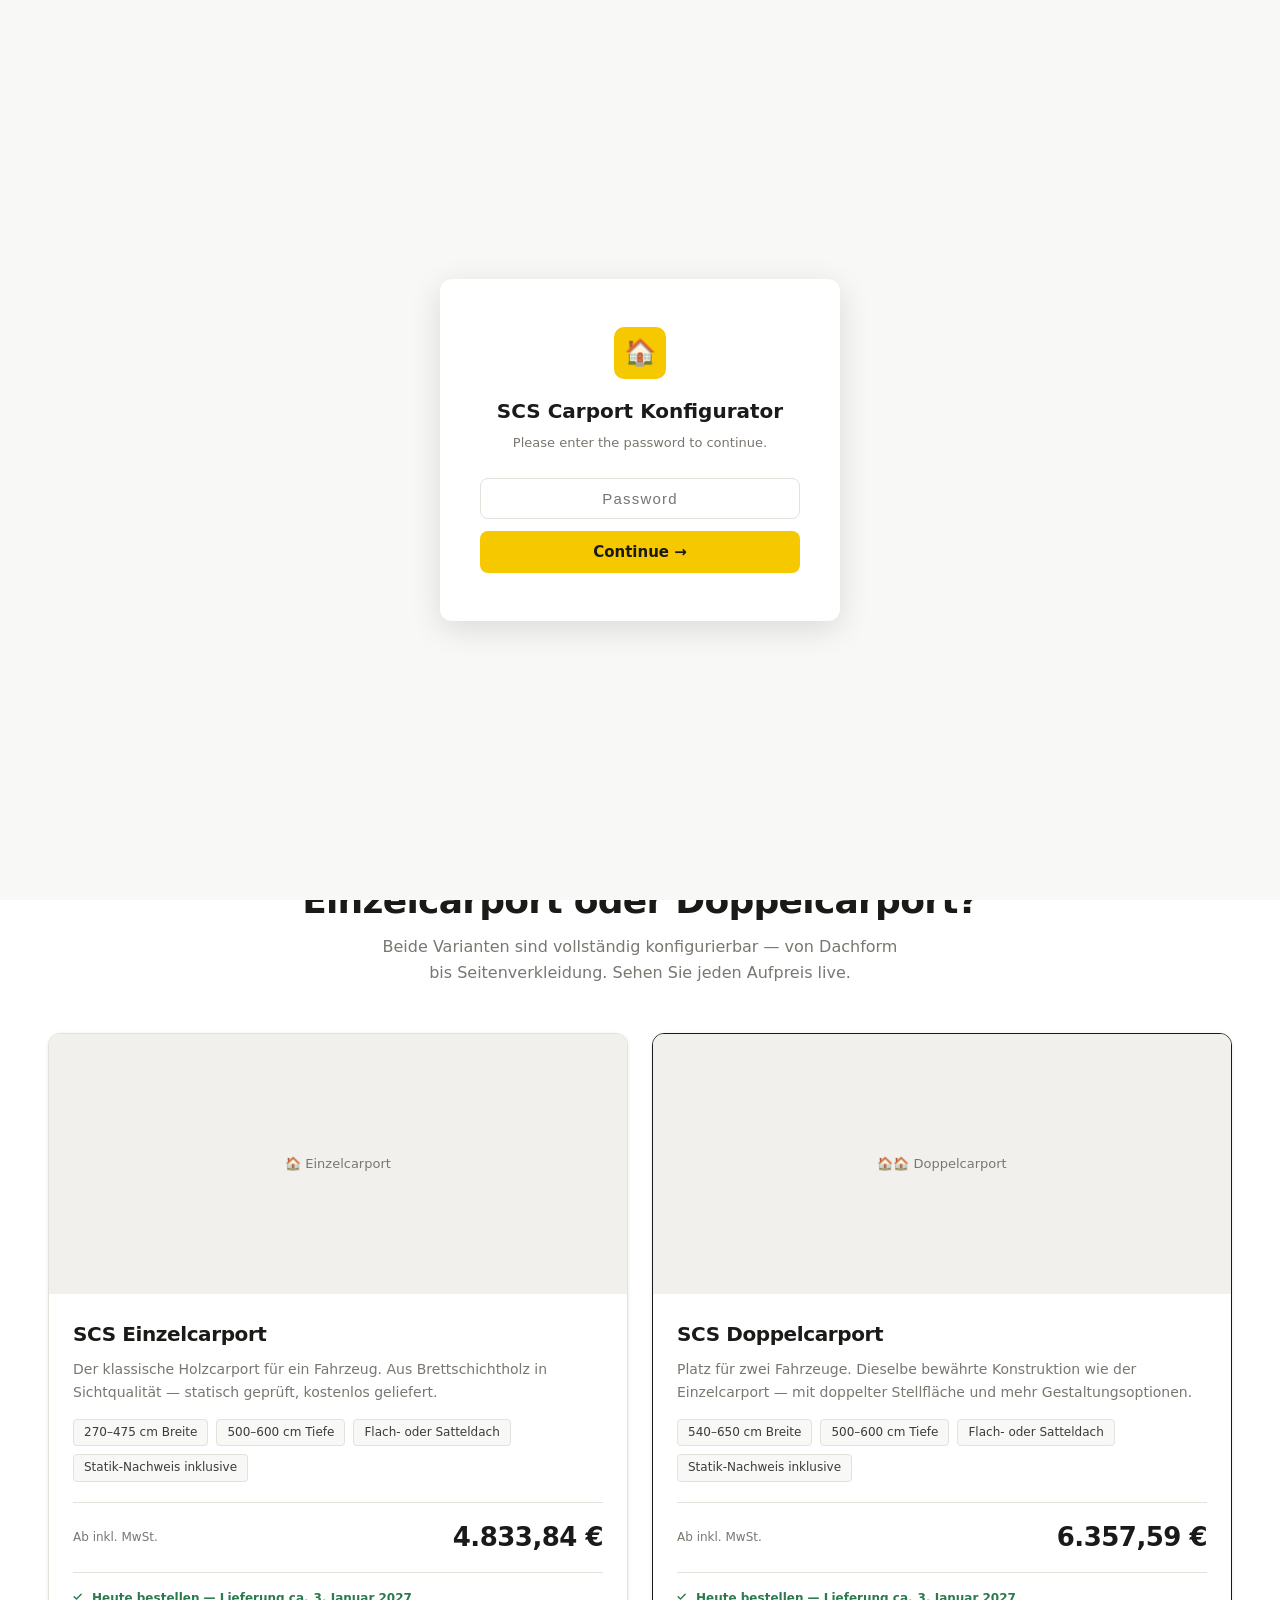
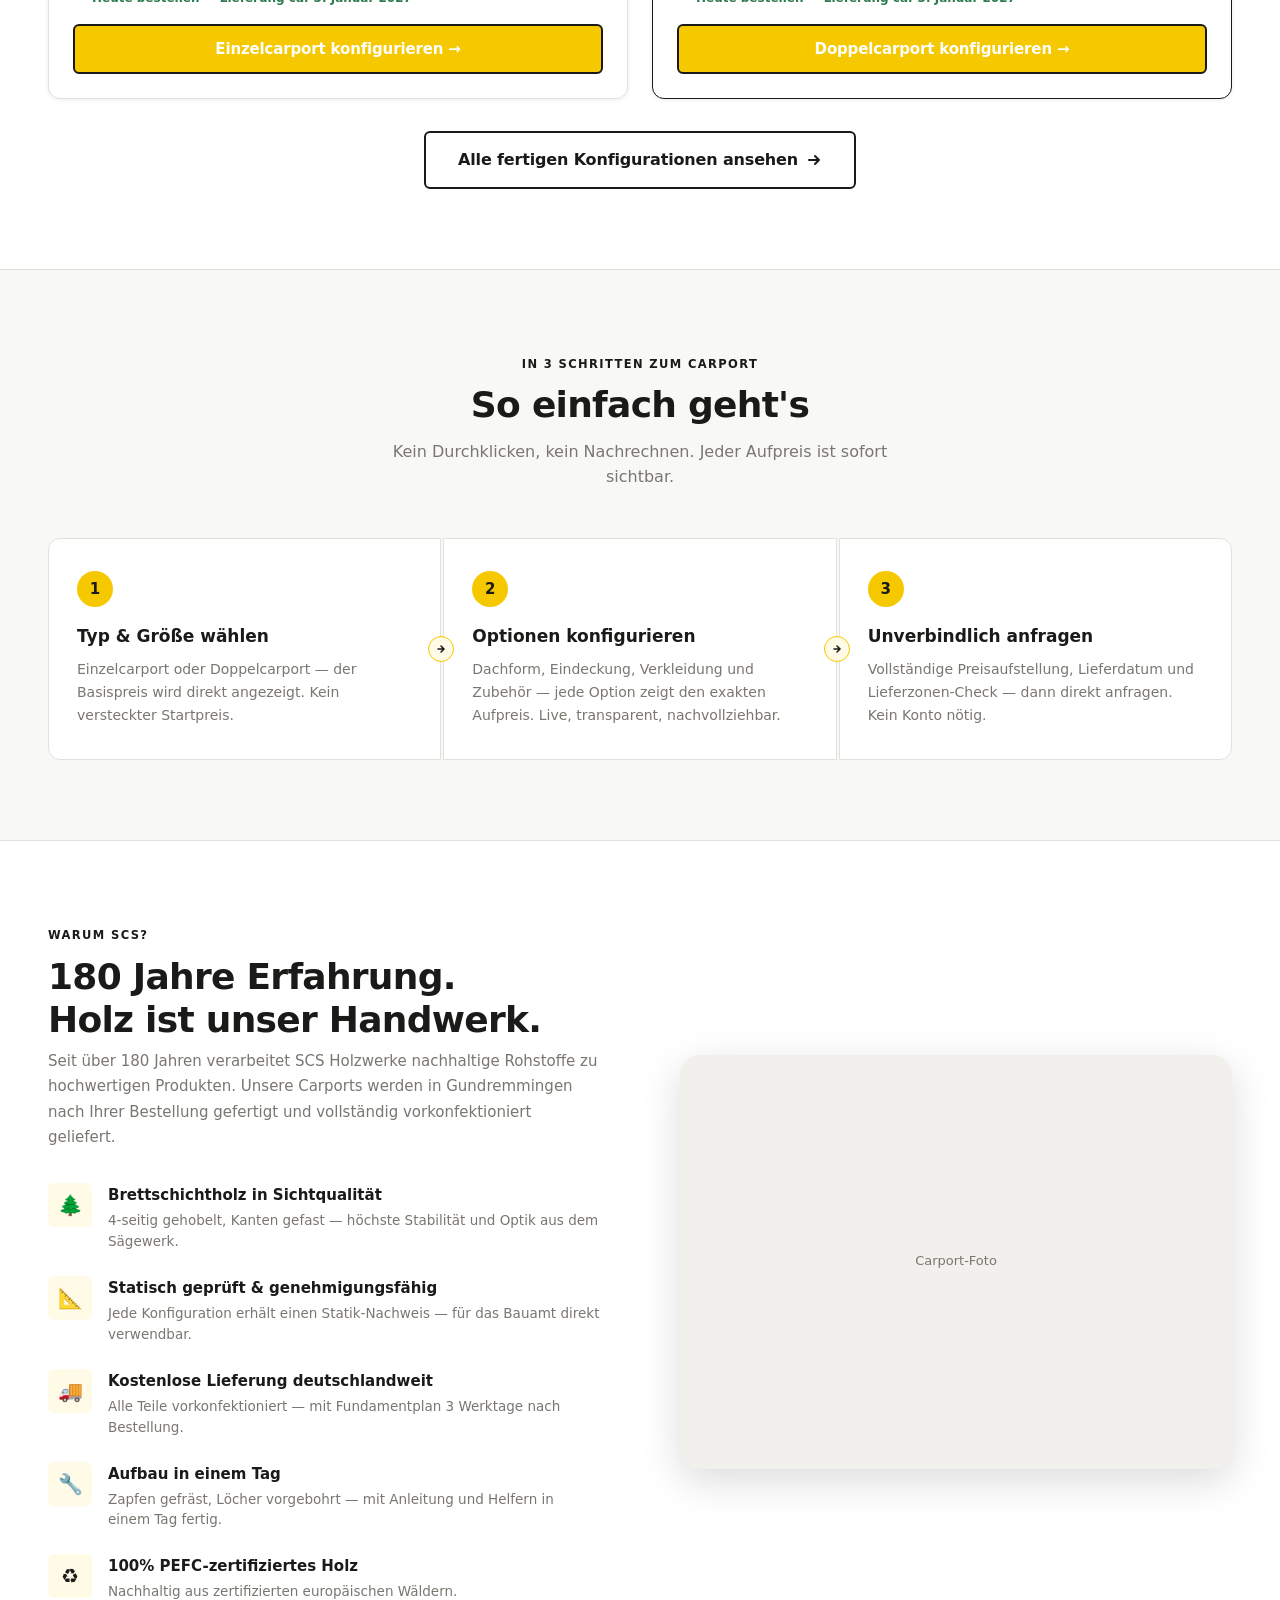
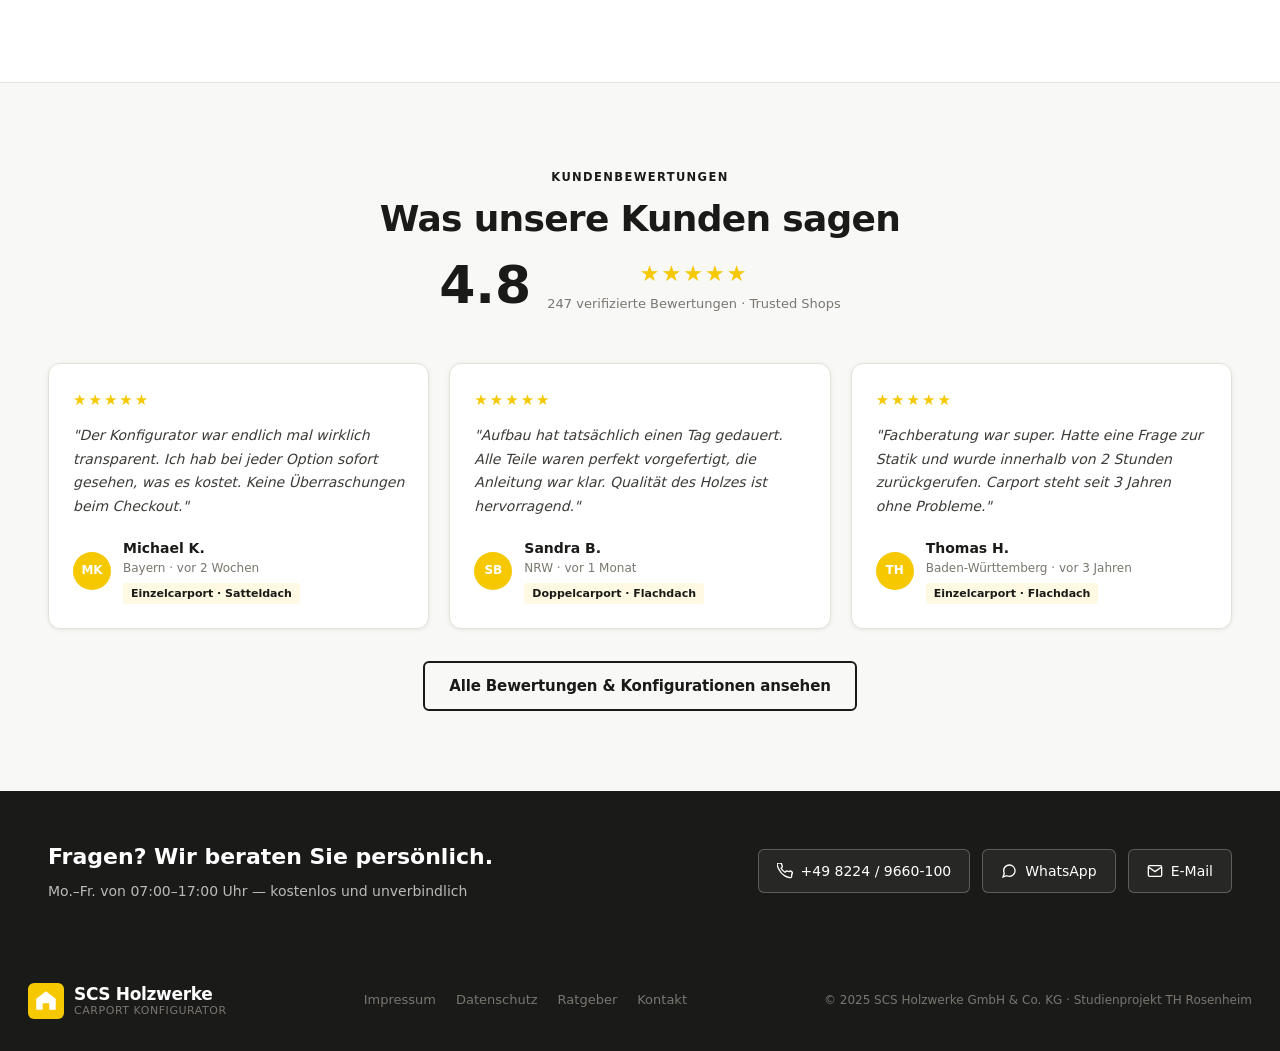
==== commit b0cad389: "Add password overlay for authentication" ====
--- a/index.html
+++ b/index.html
@@ -5,7 +5,35 @@
   <meta name="viewport" content="width=device-width, initial-scale=1.0">
   <title>SCS Carport Konfigurator — Holzcarports nach Maß</title>
   <link rel="stylesheet" href="style.css">
-<script>if(sessionStorage.getItem("scs_auth")!=="1"){window.location.href="auth.html";}</script>
+<script>
+(function(){
+  if(localStorage.getItem("scs_auth2")==="1") return;
+  var ov = document.createElement("div");
+  ov.id = "scs-pw-overlay";
+  ov.style.cssText = "position:fixed;inset:0;background:#F8F8F6;z-index:99999;display:flex;align-items:center;justify-content:center;font-family:system-ui,sans-serif;";
+  ov.innerHTML = '<div style="background:#fff;border-radius:12px;box-shadow:0 8px 32px rgba(0,0,0,0.12);padding:48px 40px;width:100%;max-width:400px;text-align:center;"><div style="width:52px;height:52px;background:#F5C800;border-radius:10px;display:flex;align-items:center;justify-content:center;font-size:26px;margin:0 auto 16px;">🏠</div><h2 style="font-size:20px;font-weight:700;color:#1A1A18;margin-bottom:6px;">SCS Carport Konfigurator</h2><p style="font-size:13px;color:#7A7670;margin-bottom:24px;">Please enter the password to continue.</p><input id="scs-pw-input" type="password" placeholder="Password" style="width:100%;border:1.5px solid #E4E1DB;border-radius:8px;padding:11px 14px;font-size:15px;text-align:center;letter-spacing:0.08em;outline:none;margin-bottom:12px;" /><button id="scs-pw-btn" style="width:100%;background:#F5C800;color:#1A1A18;border:none;border-radius:8px;padding:12px;font-size:15px;font-weight:700;cursor:pointer;">Continue →</button><div id="scs-pw-err" style="color:#c0392b;font-size:12px;margin-top:10px;display:none;">Incorrect password. Please try again.</div></div>';
+  document.addEventListener("DOMContentLoaded", function(){
+    document.body.appendChild(ov);
+    var inp = document.getElementById("scs-pw-input");
+    var btn = document.getElementById("scs-pw-btn");
+    var err = document.getElementById("scs-pw-err");
+    inp.focus();
+    function check(){
+      if(inp.value==="builditphase3"){
+        localStorage.setItem("scs_auth2","1");
+        document.getElementById("scs-pw-overlay").remove();
+      } else {
+        err.style.display="block";
+        inp.value="";
+        inp.focus();
+      }
+    }
+    btn.addEventListener("click",check);
+    inp.addEventListener("keydown",function(e){if(e.key==="Enter")check();});
+  });
+})();
+</script>
+
 </head>
 <body>
 
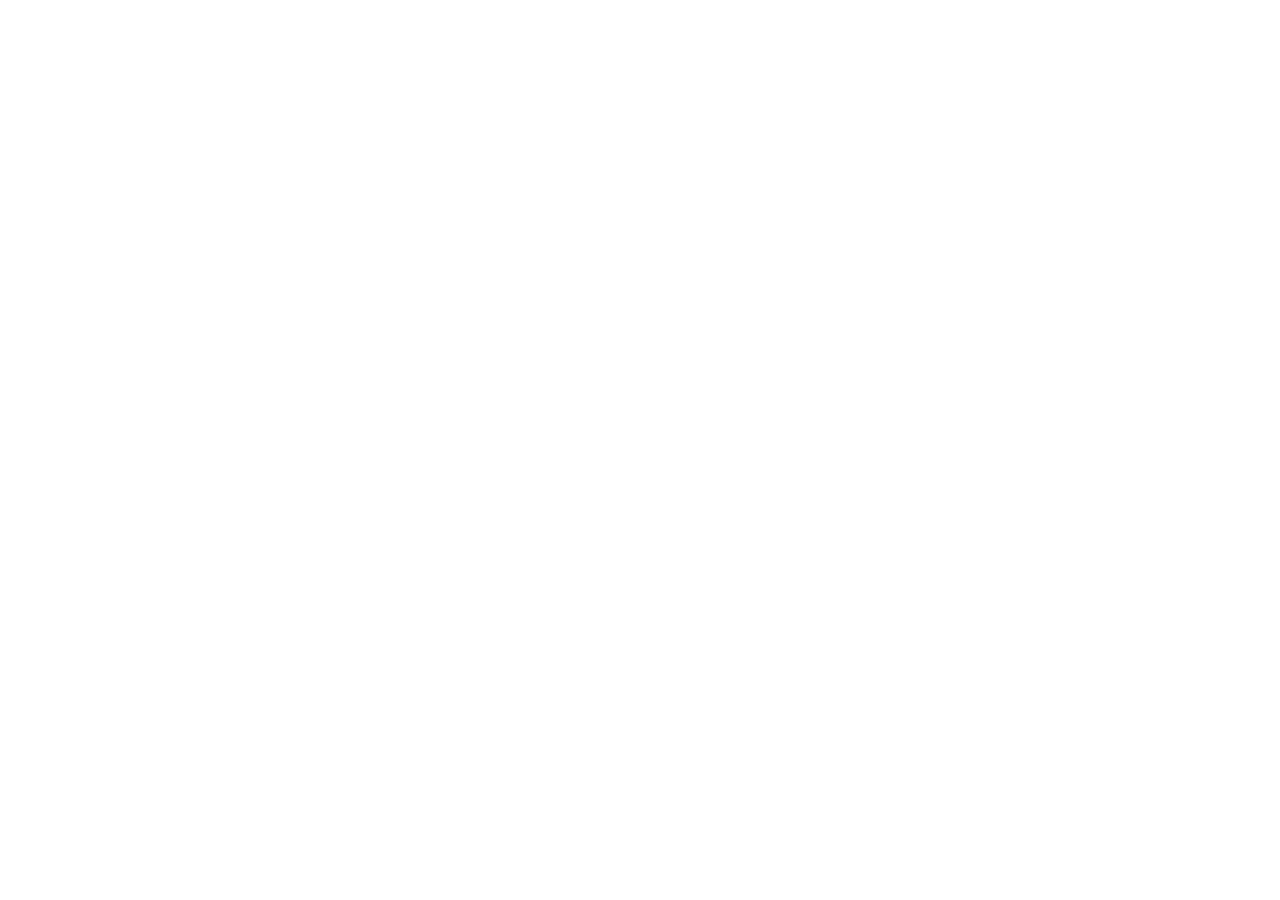
==== commit 2fd95978: "Update index.html" ====
--- a/index.html
+++ b/index.html
@@ -1,39 +1,33 @@
 <!DOCTYPE html>
 <html lang="de">
 <head>
+<script>
+(function(){
+  if(localStorage.getItem("scs_ok")==="1") return;
+  document.write('<style>body{display:none!important}</style>');
+  window.addEventListener("load", function(){
+    var d = document.createElement("div");
+    d.style.cssText = "position:fixed;inset:0;background:#F8F8F6;z-index:99999;display:flex;align-items:center;justify-content:center;font-family:system-ui,sans-serif;";
+    d.innerHTML = '<div style="background:#fff;border-radius:12px;box-shadow:0 8px 32px rgba(0,0,0,0.12);padding:48px 40px;width:360px;text-align:center;"><div style="width:52px;height:52px;background:#F5C800;border-radius:10px;display:inline-flex;align-items:center;justify-content:center;font-size:26px;margin-bottom:16px;">&#127968;</div><h2 style="font-size:20px;font-weight:700;color:#1A1A18;margin:0 0 6px;">SCS Carport Konfigurator</h2><p style="font-size:13px;color:#7A7670;margin:0 0 24px;">Enter password to continue.</p><input id="pw" type="password" placeholder="Password" style="width:100%;border:1.5px solid #E4E1DB;border-radius:8px;padding:11px 14px;font-size:15px;text-align:center;outline:none;margin-bottom:12px;box-sizing:border-box;" autofocus><button onclick="chk()" style="width:100%;background:#F5C800;color:#1A1A18;border:none;border-radius:8px;padding:12px;font-size:15px;font-weight:700;cursor:pointer;">Continue &#8594;</button><div id="pe" style="color:#c0392b;font-size:12px;margin-top:10px;display:none;">Incorrect password.</div></div>';
+    document.body.style.display = "";
+    document.body.appendChild(d);
+    document.getElementById("pw").addEventListener("keydown", function(e){ if(e.key==="Enter") chk(); });
+    window.chk = function(){
+      if(document.getElementById("pw").value==="builditphase3"){
+        localStorage.setItem("scs_ok","1");
+        d.remove();
+      } else {
+        document.getElementById("pe").style.display="block";
+        document.getElementById("pw").value="";
+      }
+    };
+  });
+})();
+</script>
   <meta charset="UTF-8">
   <meta name="viewport" content="width=device-width, initial-scale=1.0">
   <title>SCS Carport Konfigurator — Holzcarports nach Maß</title>
   <link rel="stylesheet" href="style.css">
-<script>
-(function(){
-  if(localStorage.getItem("scs_auth2")==="1") return;
-  var ov = document.createElement("div");
-  ov.id = "scs-pw-overlay";
-  ov.style.cssText = "position:fixed;inset:0;background:#F8F8F6;z-index:99999;display:flex;align-items:center;justify-content:center;font-family:system-ui,sans-serif;";
-  ov.innerHTML = '<div style="background:#fff;border-radius:12px;box-shadow:0 8px 32px rgba(0,0,0,0.12);padding:48px 40px;width:100%;max-width:400px;text-align:center;"><div style="width:52px;height:52px;background:#F5C800;border-radius:10px;display:flex;align-items:center;justify-content:center;font-size:26px;margin:0 auto 16px;">🏠</div><h2 style="font-size:20px;font-weight:700;color:#1A1A18;margin-bottom:6px;">SCS Carport Konfigurator</h2><p style="font-size:13px;color:#7A7670;margin-bottom:24px;">Please enter the password to continue.</p><input id="scs-pw-input" type="password" placeholder="Password" style="width:100%;border:1.5px solid #E4E1DB;border-radius:8px;padding:11px 14px;font-size:15px;text-align:center;letter-spacing:0.08em;outline:none;margin-bottom:12px;" /><button id="scs-pw-btn" style="width:100%;background:#F5C800;color:#1A1A18;border:none;border-radius:8px;padding:12px;font-size:15px;font-weight:700;cursor:pointer;">Continue →</button><div id="scs-pw-err" style="color:#c0392b;font-size:12px;margin-top:10px;display:none;">Incorrect password. Please try again.</div></div>';
-  document.addEventListener("DOMContentLoaded", function(){
-    document.body.appendChild(ov);
-    var inp = document.getElementById("scs-pw-input");
-    var btn = document.getElementById("scs-pw-btn");
-    var err = document.getElementById("scs-pw-err");
-    inp.focus();
-    function check(){
-      if(inp.value==="builditphase3"){
-        localStorage.setItem("scs_auth2","1");
-        document.getElementById("scs-pw-overlay").remove();
-      } else {
-        err.style.display="block";
-        inp.value="";
-        inp.focus();
-      }
-    }
-    btn.addEventListener("click",check);
-    inp.addEventListener("keydown",function(e){if(e.key==="Enter")check();});
-  });
-})();
-</script>
-
 </head>
 <body>
 
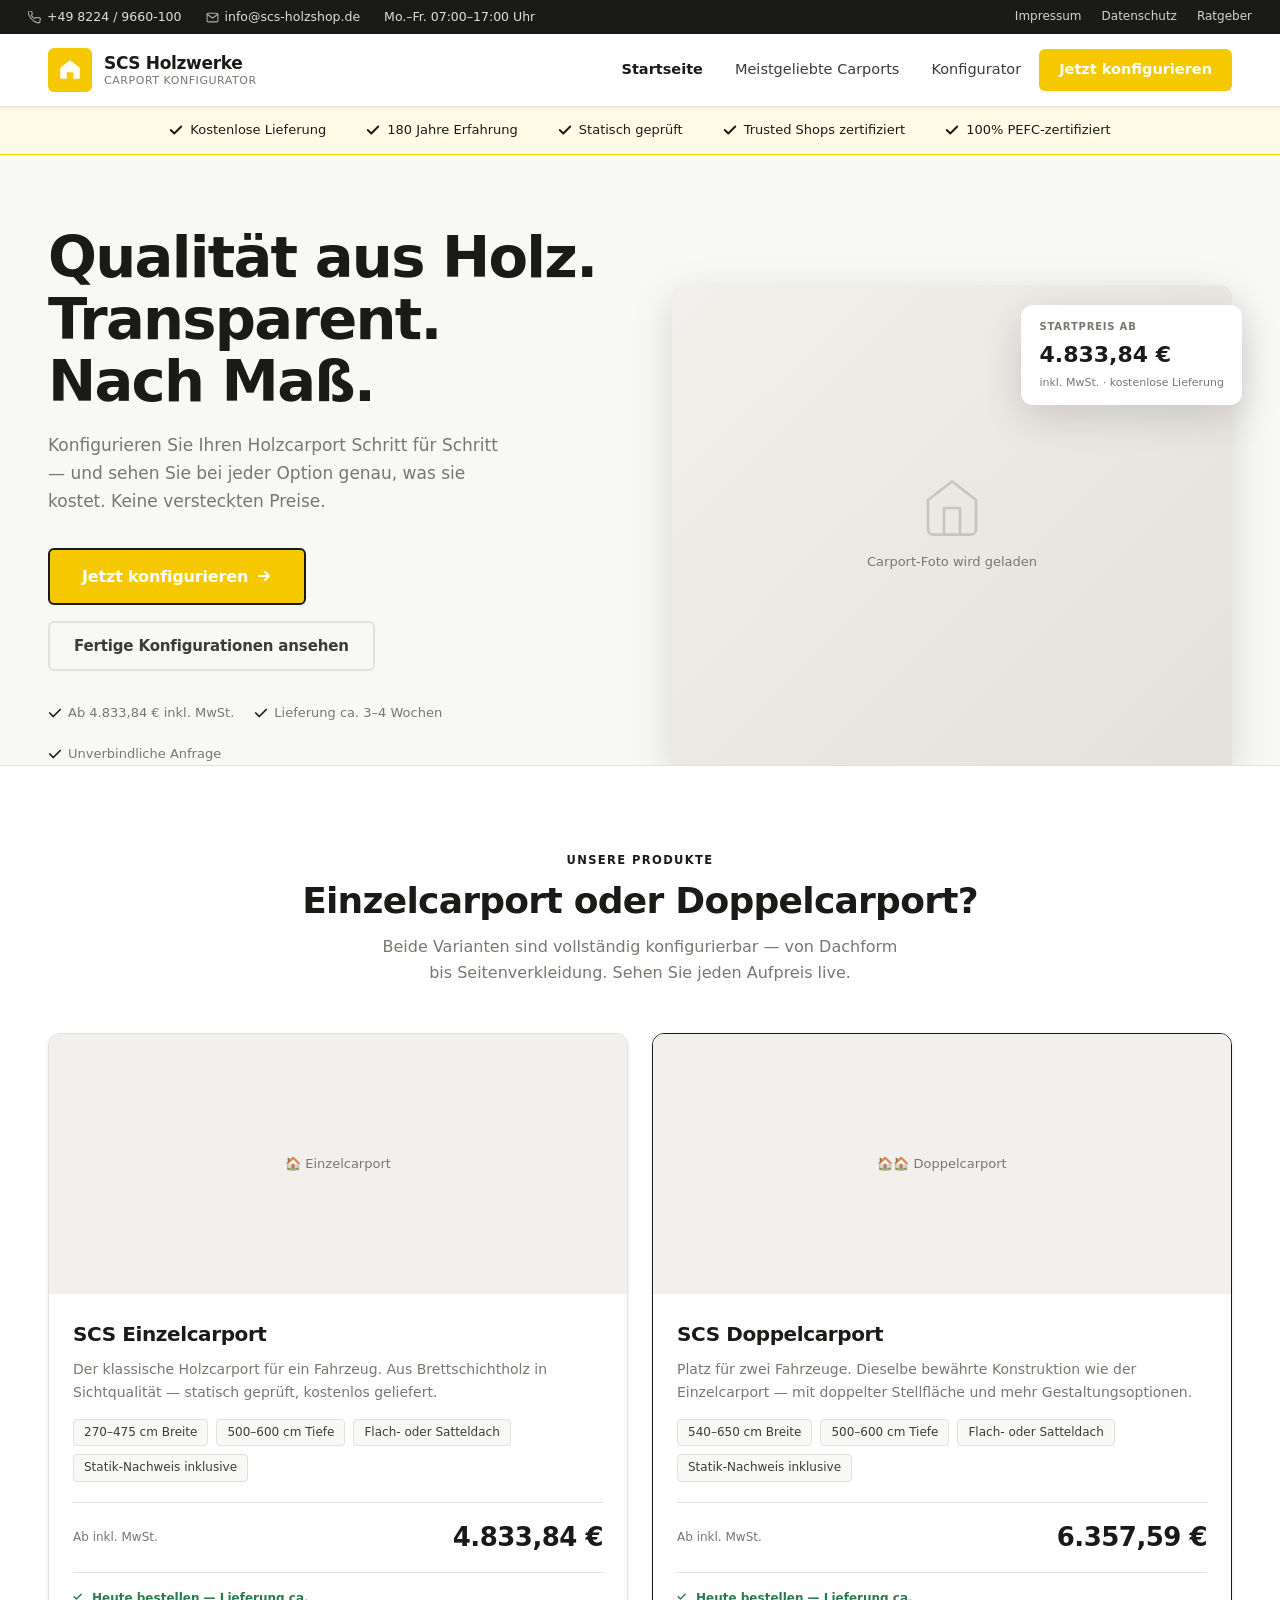
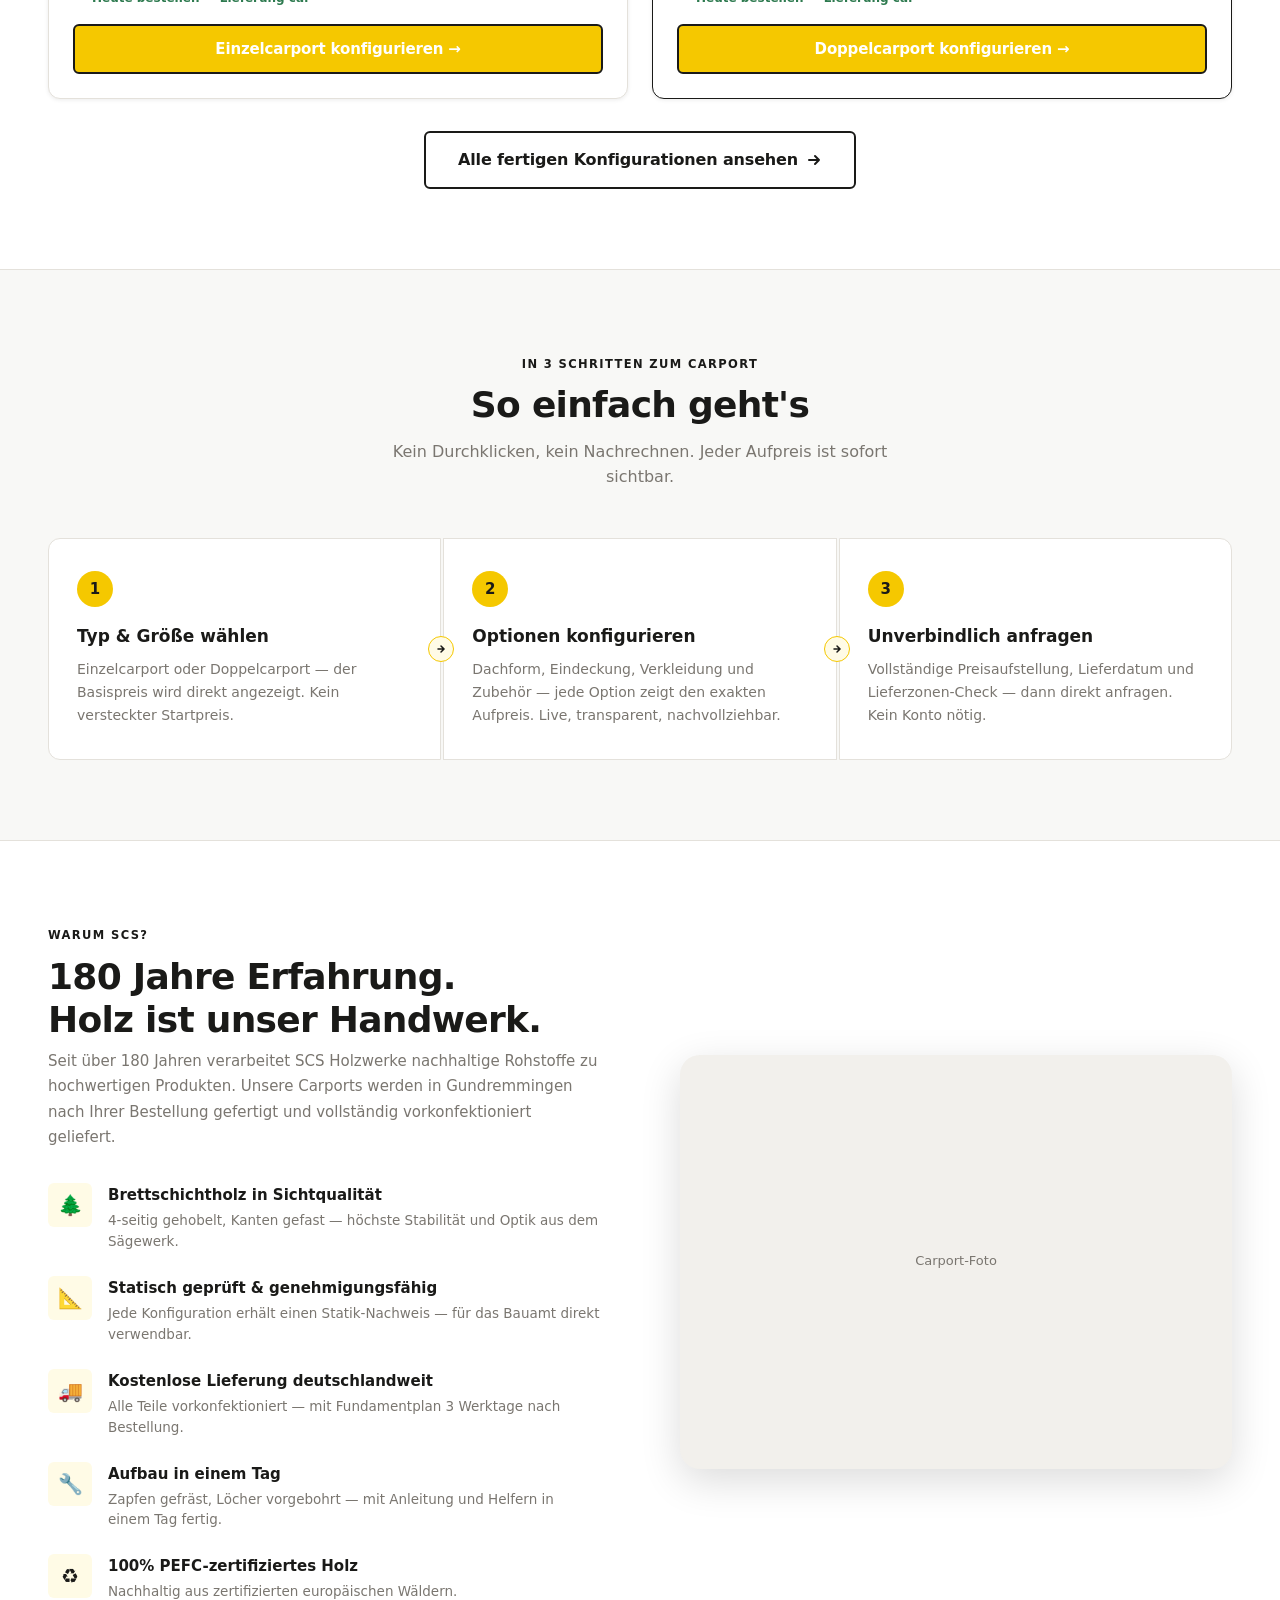
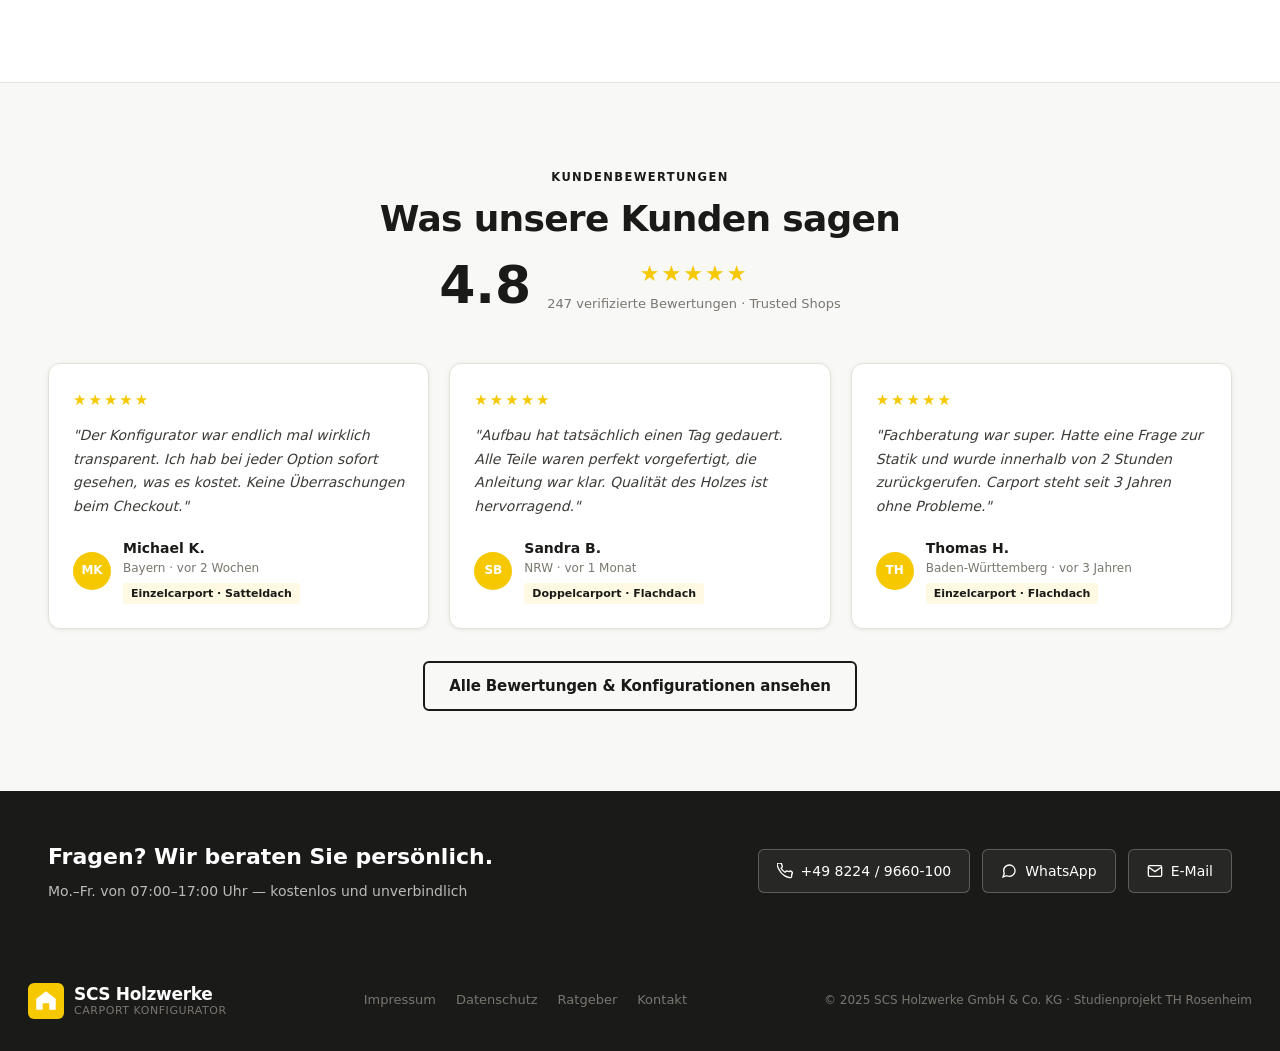
==== commit 8ceb1722: "Update index.html" ====
--- a/index.html
+++ b/index.html
@@ -1,30 +1,7 @@
 <!DOCTYPE html>
 <html lang="de">
 <head>
-<script>
-(function(){
-  if(localStorage.getItem("scs_ok")==="1") return;
-  document.write('<style>body{display:none!important}</style>');
-  window.addEventListener("load", function(){
-    var d = document.createElement("div");
-    d.style.cssText = "position:fixed;inset:0;background:#F8F8F6;z-index:99999;display:flex;align-items:center;justify-content:center;font-family:system-ui,sans-serif;";
-    d.innerHTML = '<div style="background:#fff;border-radius:12px;box-shadow:0 8px 32px rgba(0,0,0,0.12);padding:48px 40px;width:360px;text-align:center;"><div style="width:52px;height:52px;background:#F5C800;border-radius:10px;display:inline-flex;align-items:center;justify-content:center;font-size:26px;margin-bottom:16px;">&#127968;</div><h2 style="font-size:20px;font-weight:700;color:#1A1A18;margin:0 0 6px;">SCS Carport Konfigurator</h2><p style="font-size:13px;color:#7A7670;margin:0 0 24px;">Enter password to continue.</p><input id="pw" type="password" placeholder="Password" style="width:100%;border:1.5px solid #E4E1DB;border-radius:8px;padding:11px 14px;font-size:15px;text-align:center;outline:none;margin-bottom:12px;box-sizing:border-box;" autofocus><button onclick="chk()" style="width:100%;background:#F5C800;color:#1A1A18;border:none;border-radius:8px;padding:12px;font-size:15px;font-weight:700;cursor:pointer;">Continue &#8594;</button><div id="pe" style="color:#c0392b;font-size:12px;margin-top:10px;display:none;">Incorrect password.</div></div>';
-    document.body.style.display = "";
-    document.body.appendChild(d);
-    document.getElementById("pw").addEventListener("keydown", function(e){ if(e.key==="Enter") chk(); });
-    window.chk = function(){
-      if(document.getElementById("pw").value==="builditphase3"){
-        localStorage.setItem("scs_ok","1");
-        d.remove();
-      } else {
-        document.getElementById("pe").style.display="block";
-        document.getElementById("pw").value="";
-      }
-    };
-  });
-})();
-</script>
-  <meta charset="UTF-8">
+<meta charset="UTF-8">
   <meta name="viewport" content="width=device-width, initial-scale=1.0">
   <title>SCS Carport Konfigurator — Holzcarports nach Maß</title>
   <link rel="stylesheet" href="style.css">
@@ -329,20 +306,5 @@
   </div>
 </footer>
 
-<script>
-// Delivery date: ~4 weeks from today
-function deliveryDate() {
-  const d = new Date();
-  d.setDate(d.getDate() + 28);
-  return d.toLocaleDateString('de-DE', { day:'numeric', month:'long', year:'numeric' });
-}
-document.getElementById('delivery-einzelcarport').textContent = deliveryDate();
-document.getElementById('delivery-doppelcarport').textContent = deliveryDate();
-
-// Pre-select type from URL
-const params = new URLSearchParams(window.location.search);
-const t = params.get('type');
-if (t) sessionStorage.setItem('scs_config', JSON.stringify({ type: t, size:'standard', roof:'flat', covering:'none', cladding:'none', addons:[] }));
-</script>
 </body>
 </html>
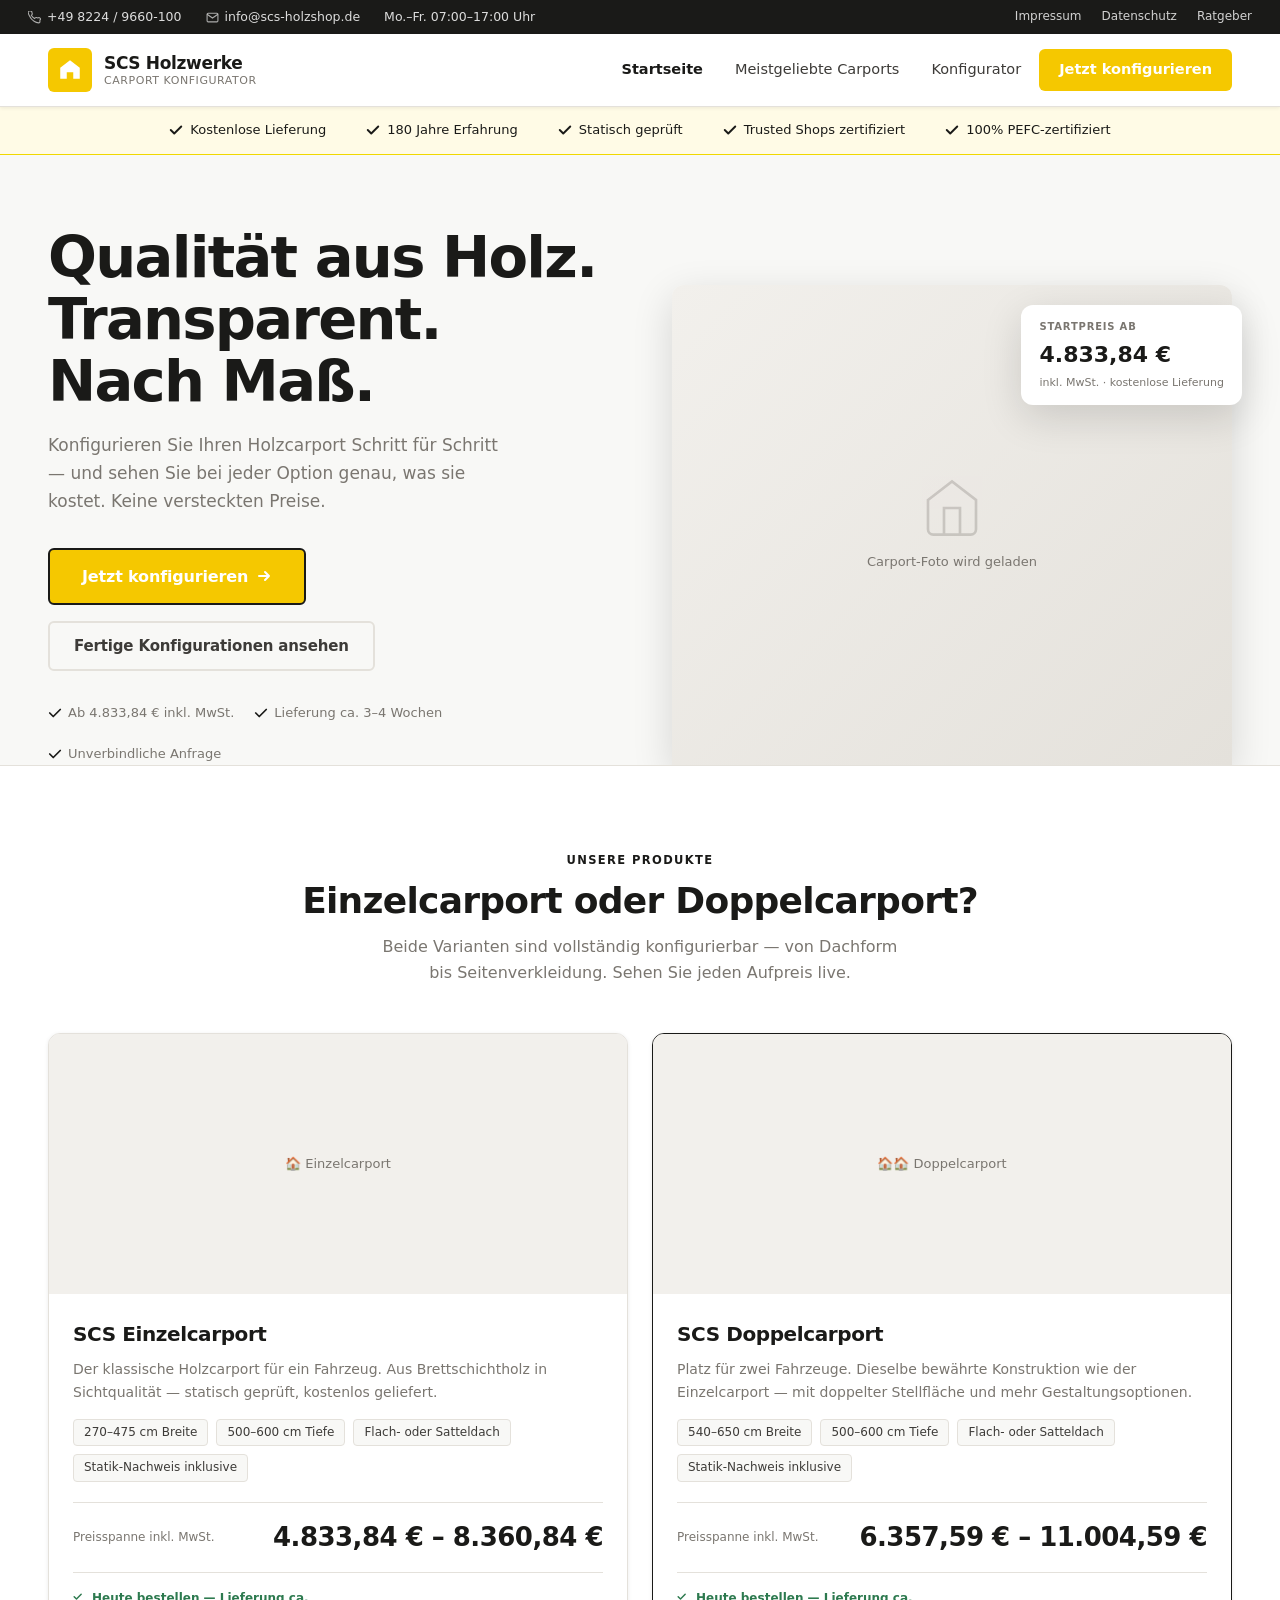
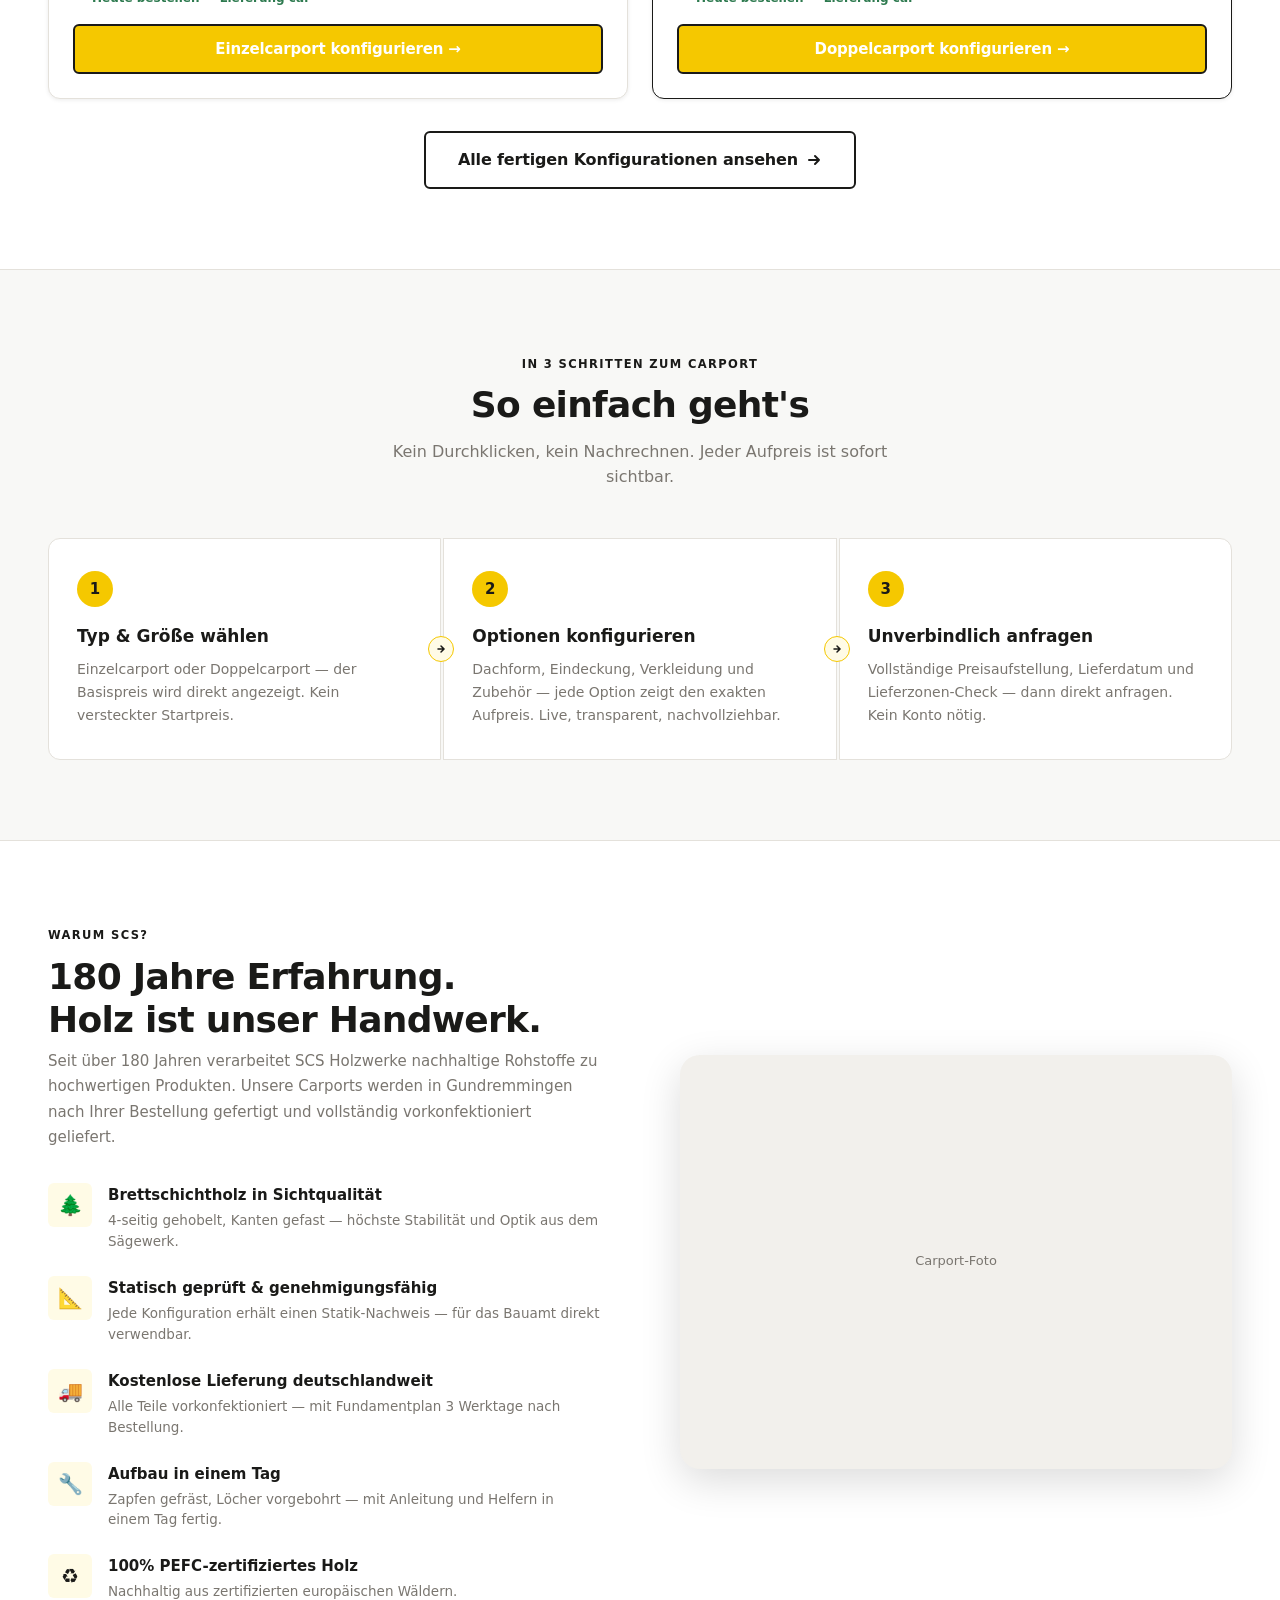
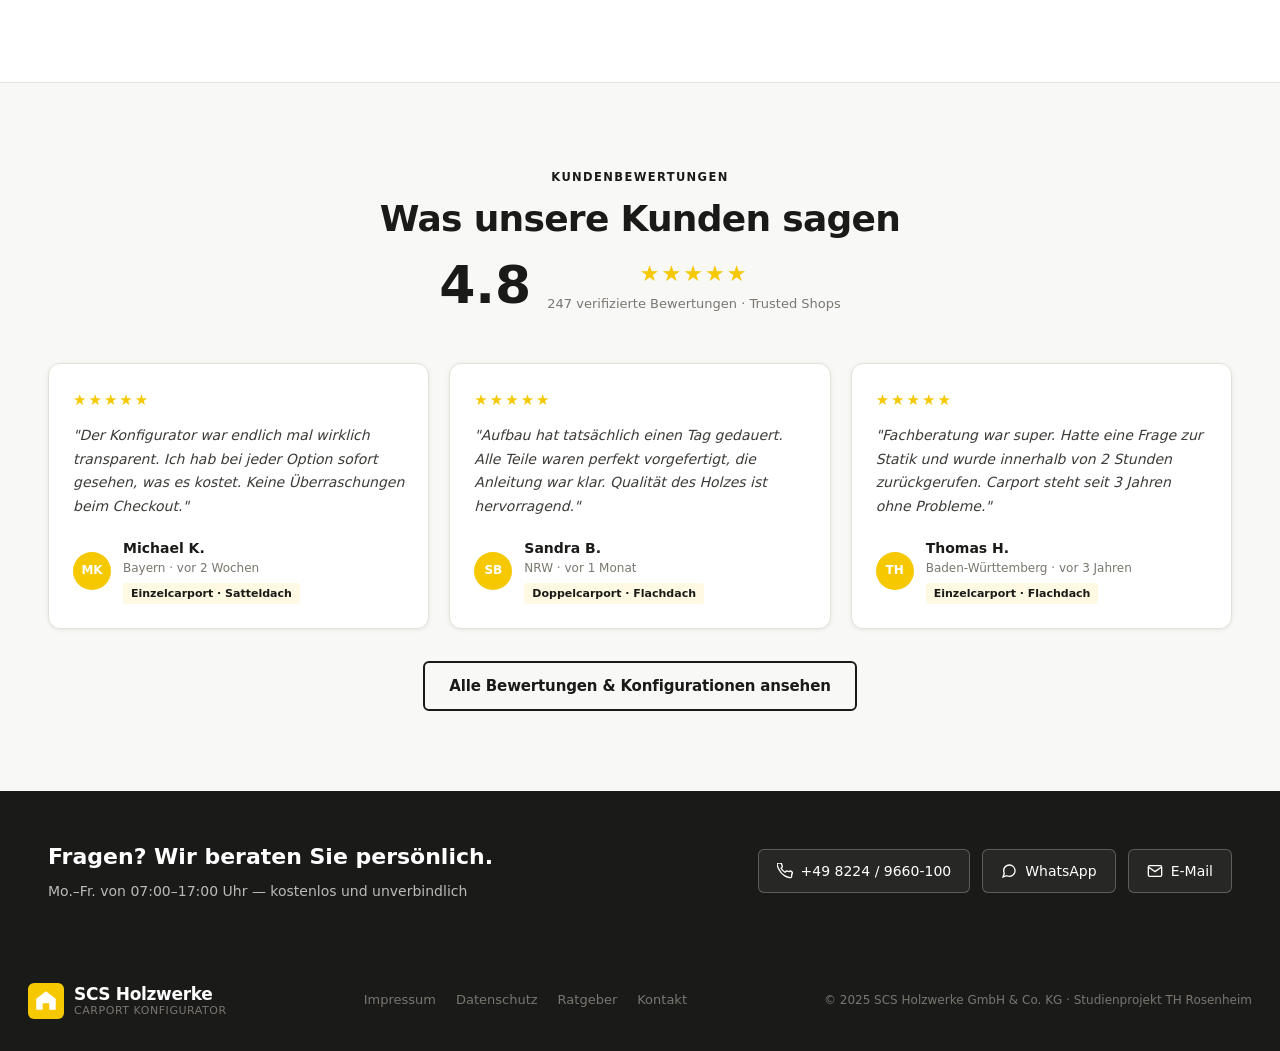
==== commit c6f9566c: "Update price labels and ranges in index.html" ====
--- a/index.html
+++ b/index.html
@@ -128,8 +128,8 @@
             <span class="spec-tag">Statik-Nachweis inklusive</span>
           </div>
           <div class="prod-card-price-row">
-            <div class="prod-card-price-label">Ab inkl. MwSt.</div>
-            <div class="prod-card-price">4.833,84 €</div>
+            <div class="prod-card-price-label">Preisspanne inkl. MwSt.</div>
+            <div class="prod-card-price">4.833,84 € – 8.360,84 €</div>
           </div>
           <div class="prod-card-delivery">
             <svg width="14" height="14" viewBox="0 0 24 24" fill="none"><polyline points="2,8 6,12 14,4" stroke="currentColor" stroke-width="2.5" stroke-linecap="round" stroke-linejoin="round"/></svg>
@@ -155,8 +155,8 @@
             <span class="spec-tag">Statik-Nachweis inklusive</span>
           </div>
           <div class="prod-card-price-row">
-            <div class="prod-card-price-label">Ab inkl. MwSt.</div>
-            <div class="prod-card-price">6.357,59 €</div>
+            <div class="prod-card-price-label">Preisspanne inkl. MwSt.</div>
+            <div class="prod-card-price">6.357,59 € – 11.004,59 €</div>
           </div>
           <div class="prod-card-delivery">
             <svg width="14" height="14" viewBox="0 0 24 24" fill="none"><polyline points="2,8 6,12 14,4" stroke="currentColor" stroke-width="2.5" stroke-linecap="round" stroke-linejoin="round"/></svg>
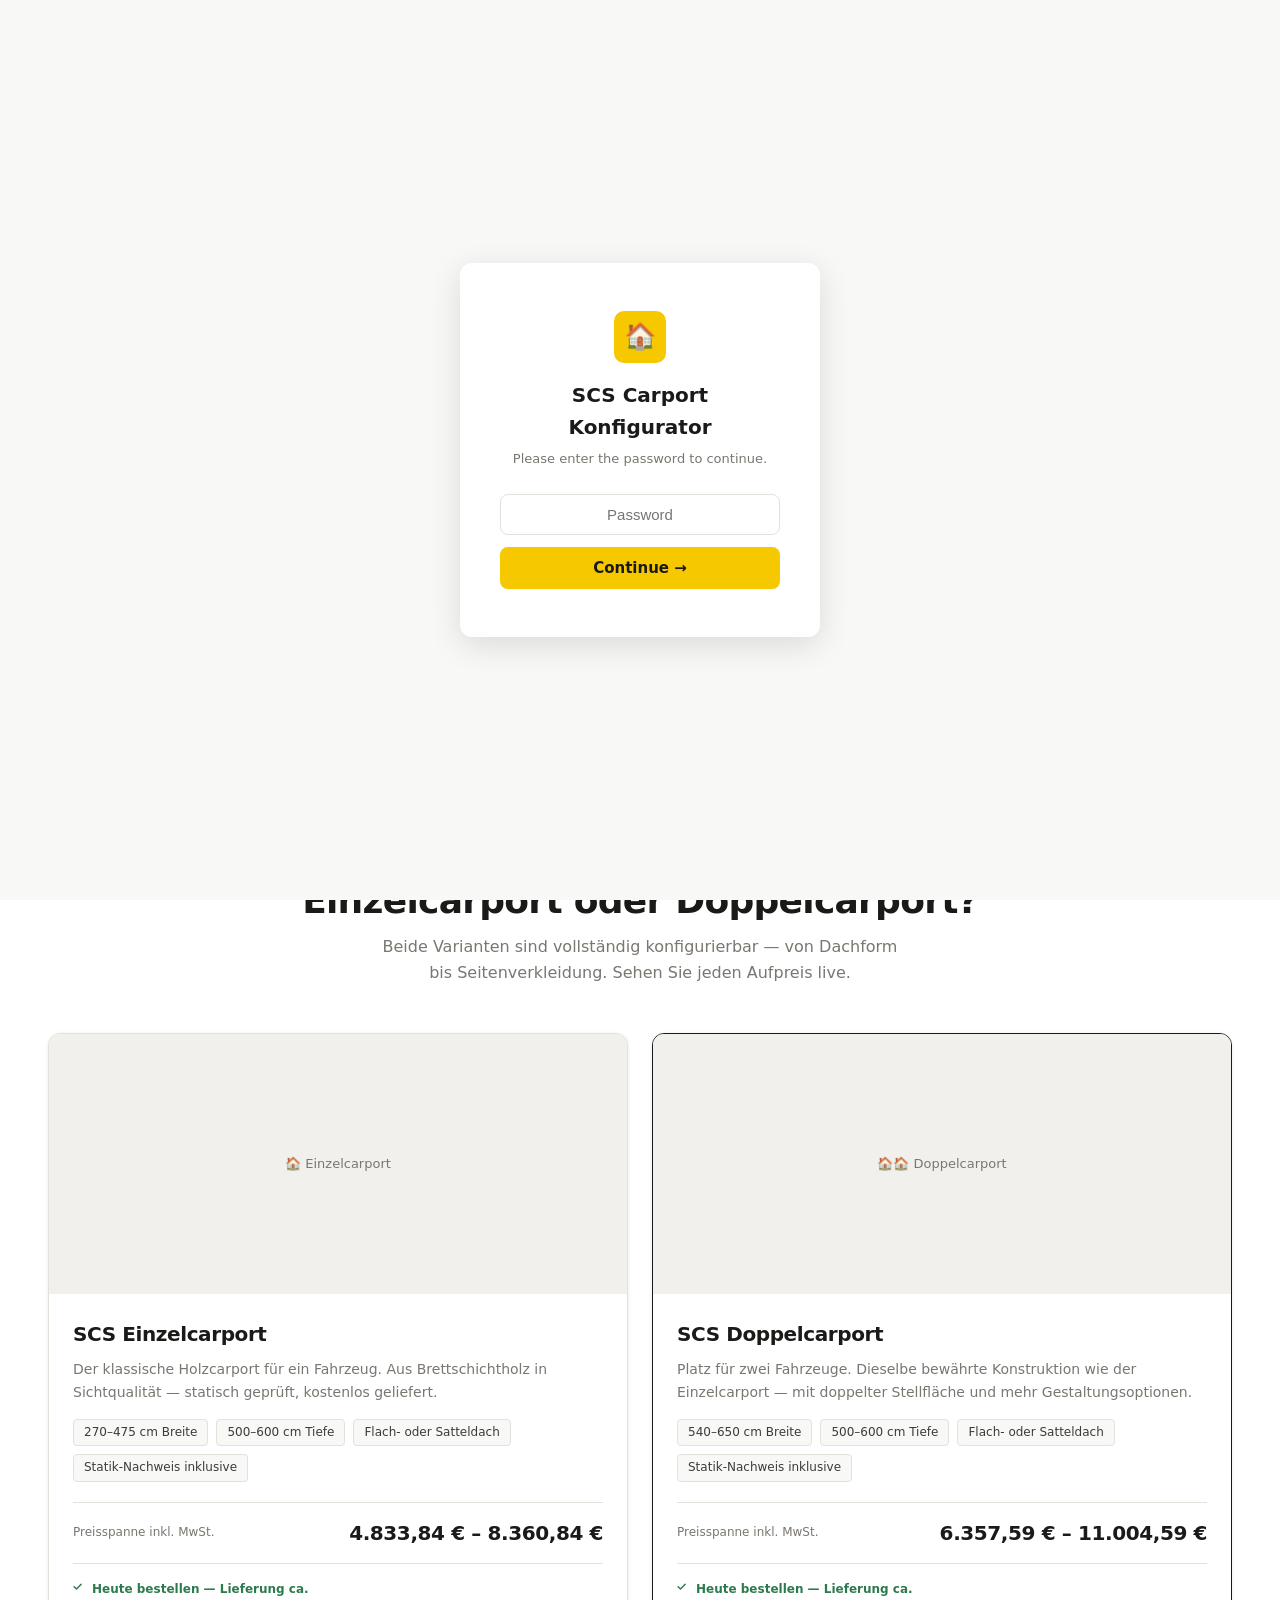
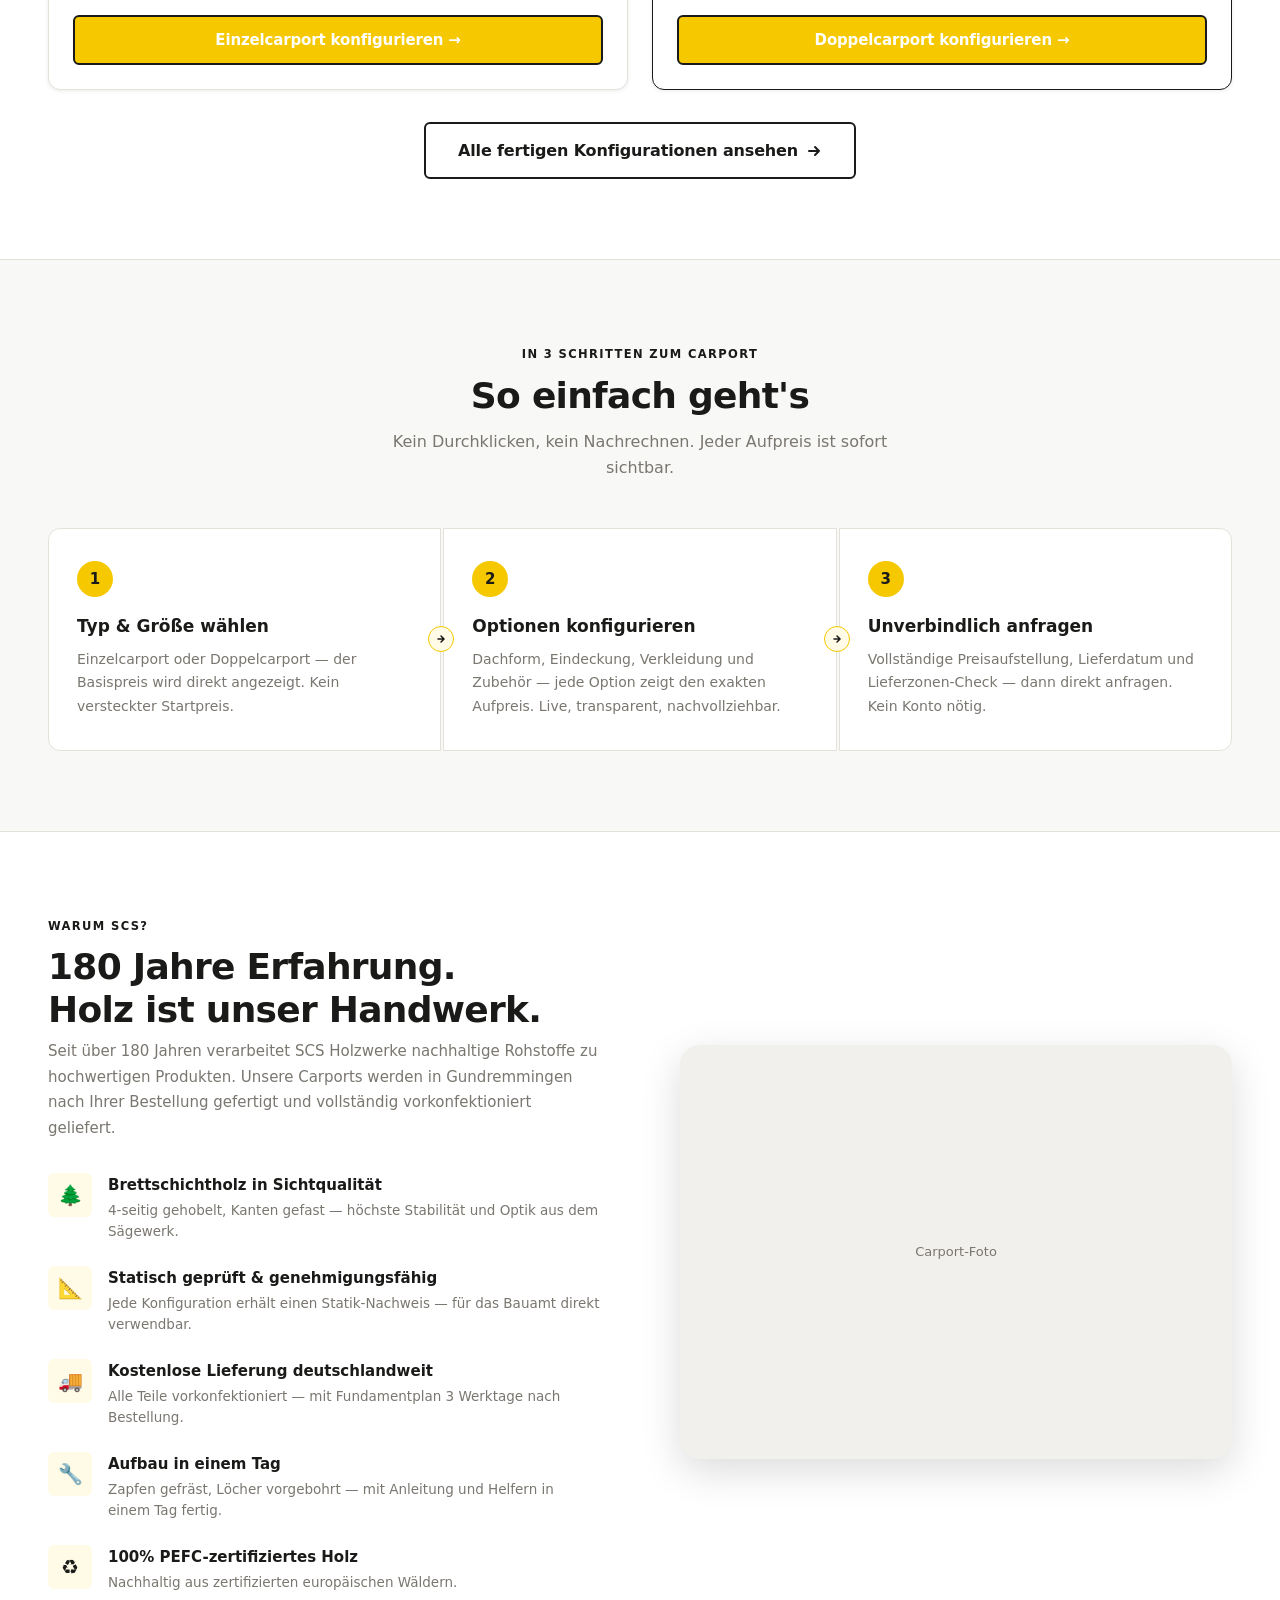
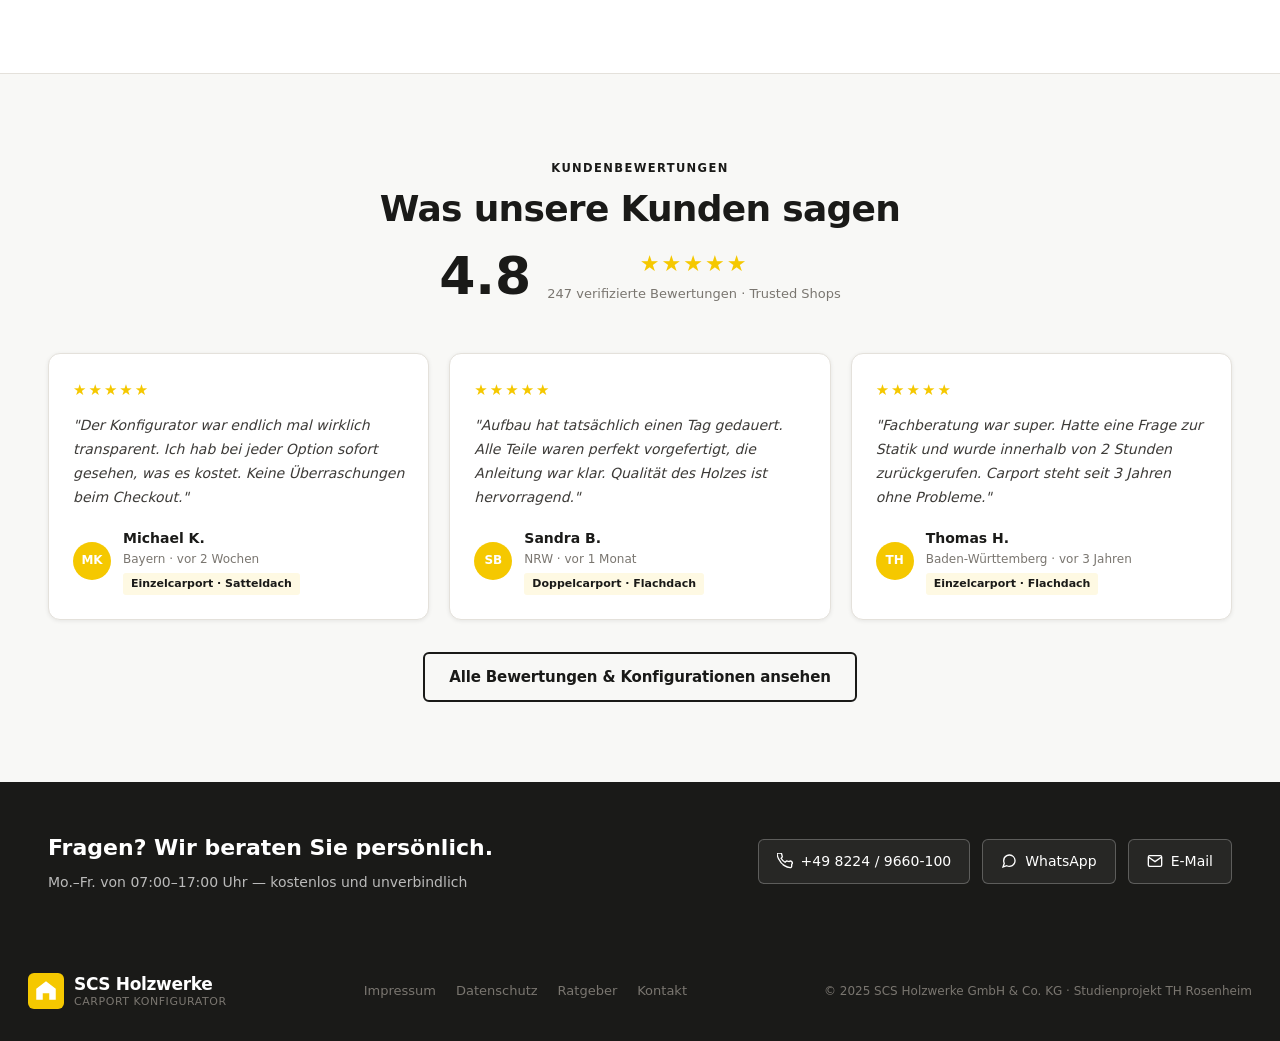
==== commit abe71bce: "Update index.html" ====
--- a/index.html
+++ b/index.html
@@ -306,5 +306,40 @@
   </div>
 </footer>
 
+
+<div id='pw-wall' style='display:none;position:fixed;inset:0;background:#F8F8F6;z-index:99999;align-items:center;justify-content:center;font-family:system-ui,sans-serif;'>
+  <div style='background:#fff;border-radius:12px;box-shadow:0 8px 32px rgba(0,0,0,0.12);padding:48px 40px;width:360px;text-align:center;'>
+    <div style='width:52px;height:52px;background:#F5C800;border-radius:10px;display:inline-flex;align-items:center;justify-content:center;font-size:26px;margin-bottom:16px;'>&#127968;</div>
+    <h2 style='font-size:20px;font-weight:700;color:#1A1A18;margin:0 0 6px;'>SCS Carport Konfigurator</h2>
+    <p style='font-size:13px;color:#7A7670;margin:0 0 24px;'>Please enter the password to continue.</p>
+    <input id='pw-inp' type='password' placeholder='Password' style='width:100%;border:1.5px solid #E4E1DB;border-radius:8px;padding:11px 14px;font-size:15px;text-align:center;outline:none;margin-bottom:12px;box-sizing:border-box;'>
+    <button id='pw-btn' style='width:100%;background:#F5C800;color:#1A1A18;border:none;border-radius:8px;padding:12px;font-size:15px;font-weight:700;cursor:pointer;'>Continue &#8594;</button>
+    <div id='pw-err' style='color:#c0392b;font-size:12px;margin-top:10px;display:none;'>Incorrect password. Please try again.</div>
+  </div>
+</div>
+<script>
+window.addEventListener('load', function() {
+  if (localStorage.getItem('scs_pass') !== 'ok') {
+    var wall = document.getElementById('pw-wall');
+    wall.style.display = 'flex';
+    var inp = document.getElementById('pw-inp');
+    var btn = document.getElementById('pw-btn');
+    var err = document.getElementById('pw-err');
+    inp.focus();
+    function check() {
+      if (inp.value === 'builditphase3') {
+        localStorage.setItem('scs_pass', 'ok');
+        wall.style.display = 'none';
+      } else {
+        err.style.display = 'block';
+        inp.value = '';
+        inp.focus();
+      }
+    }
+    btn.addEventListener('click', check);
+    inp.addEventListener('keydown', function(e) { if (e.key === 'Enter') check(); });
+  }
+});
+</script>
 </body>
 </html>
--- a/style.css
+++ b/style.css
@@ -268,7 +268,7 @@
 .spec-tag { background: var(--off-white); border: 1px solid var(--grey-light); border-radius: 4px; font-size: 12px; color: var(--grey-dark); padding: 3px 10px; font-weight: 500; }
 .prod-card-price-row { display: flex; justify-content: space-between; align-items: center; padding: 14px 0; border-top: 1px solid var(--grey-light); border-bottom: 1px solid var(--grey-light); margin-bottom: 16px; }
 .prod-card-price-label { font-size: 12px; color: var(--grey-mid); }
-.prod-card-price { font-size: 26px; font-weight: 800; color: var(--black); font-variant-numeric: tabular-nums; letter-spacing: -0.02em; }
+.prod-card-price { font-size: 20px; font-weight: 800; color: var(--black); font-variant-numeric: tabular-nums; letter-spacing: -0.02em; }
 .prod-card-delivery { font-size: 12px; color: var(--price-green); font-weight: 600; display: flex; align-items: center; gap: 5px; margin-bottom: 16px; }
 
 /* ── How it works ─────────────────────────────────────────────────────────── */
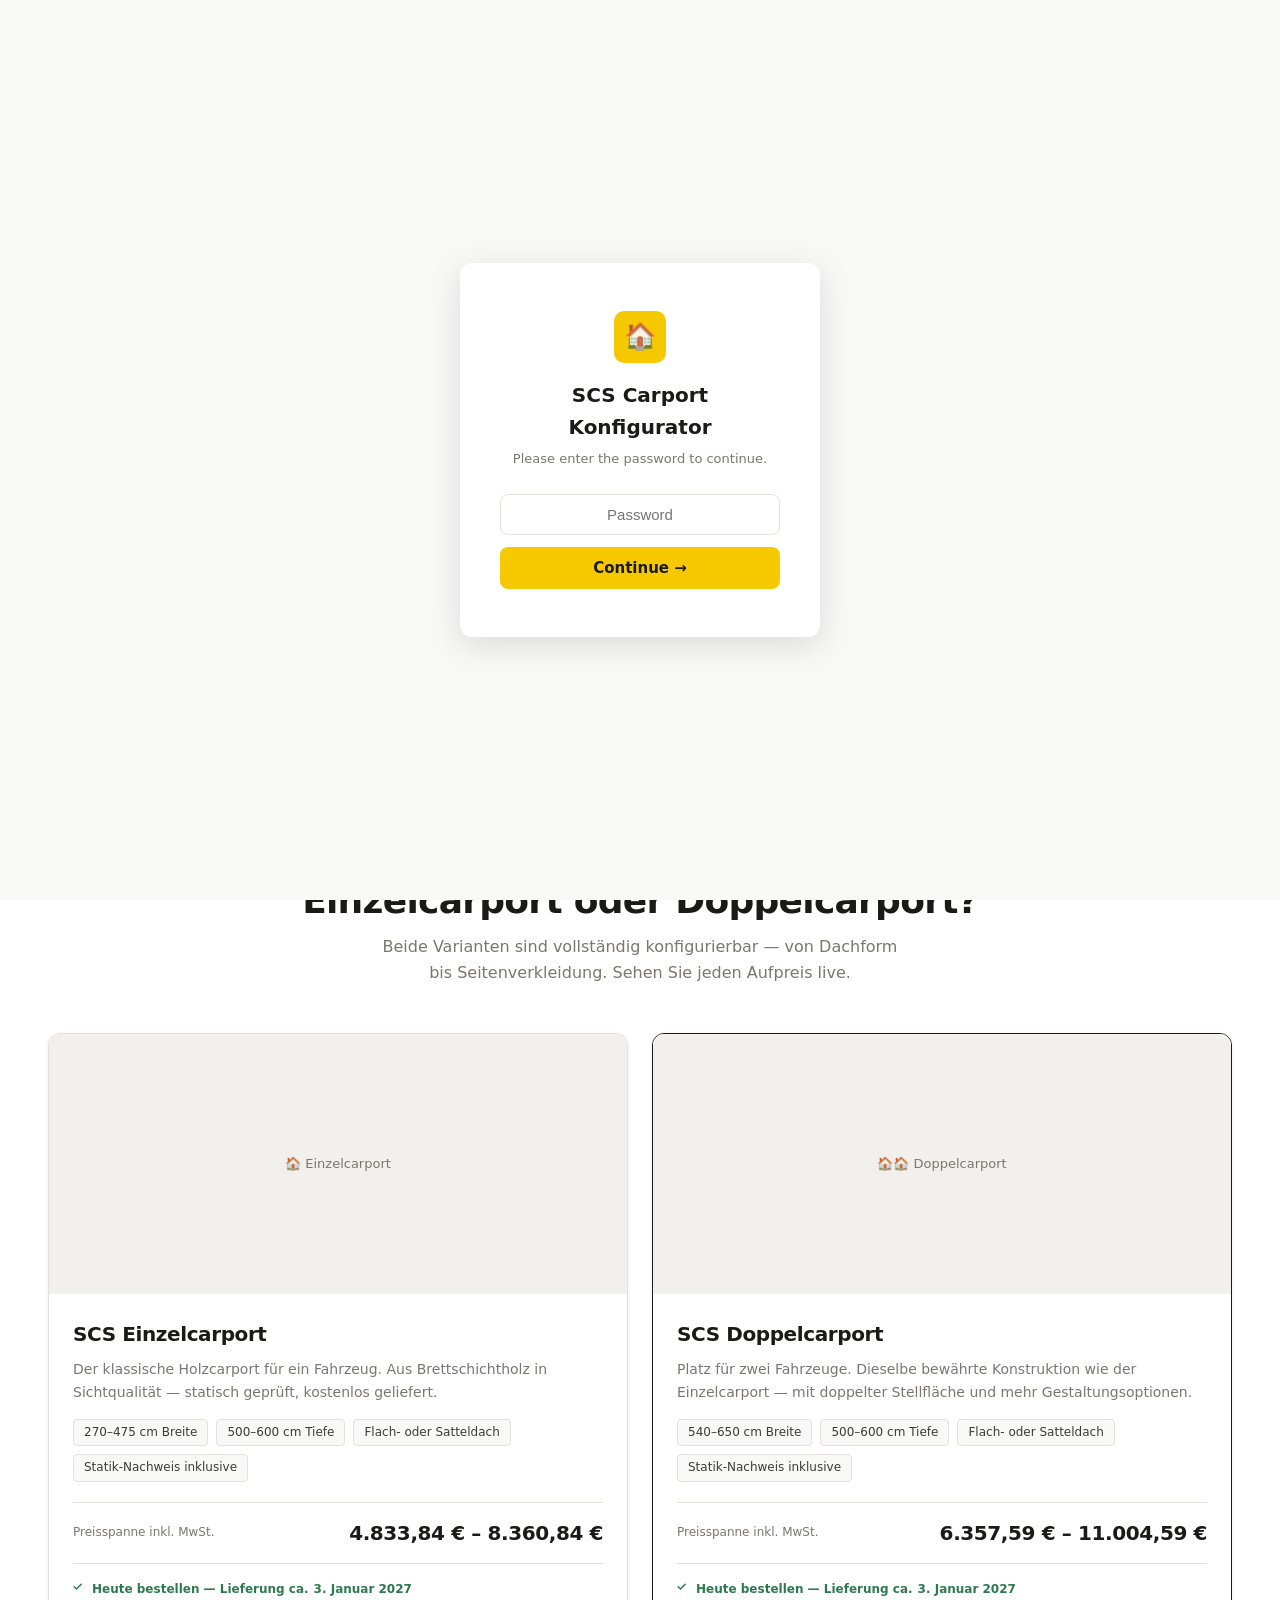
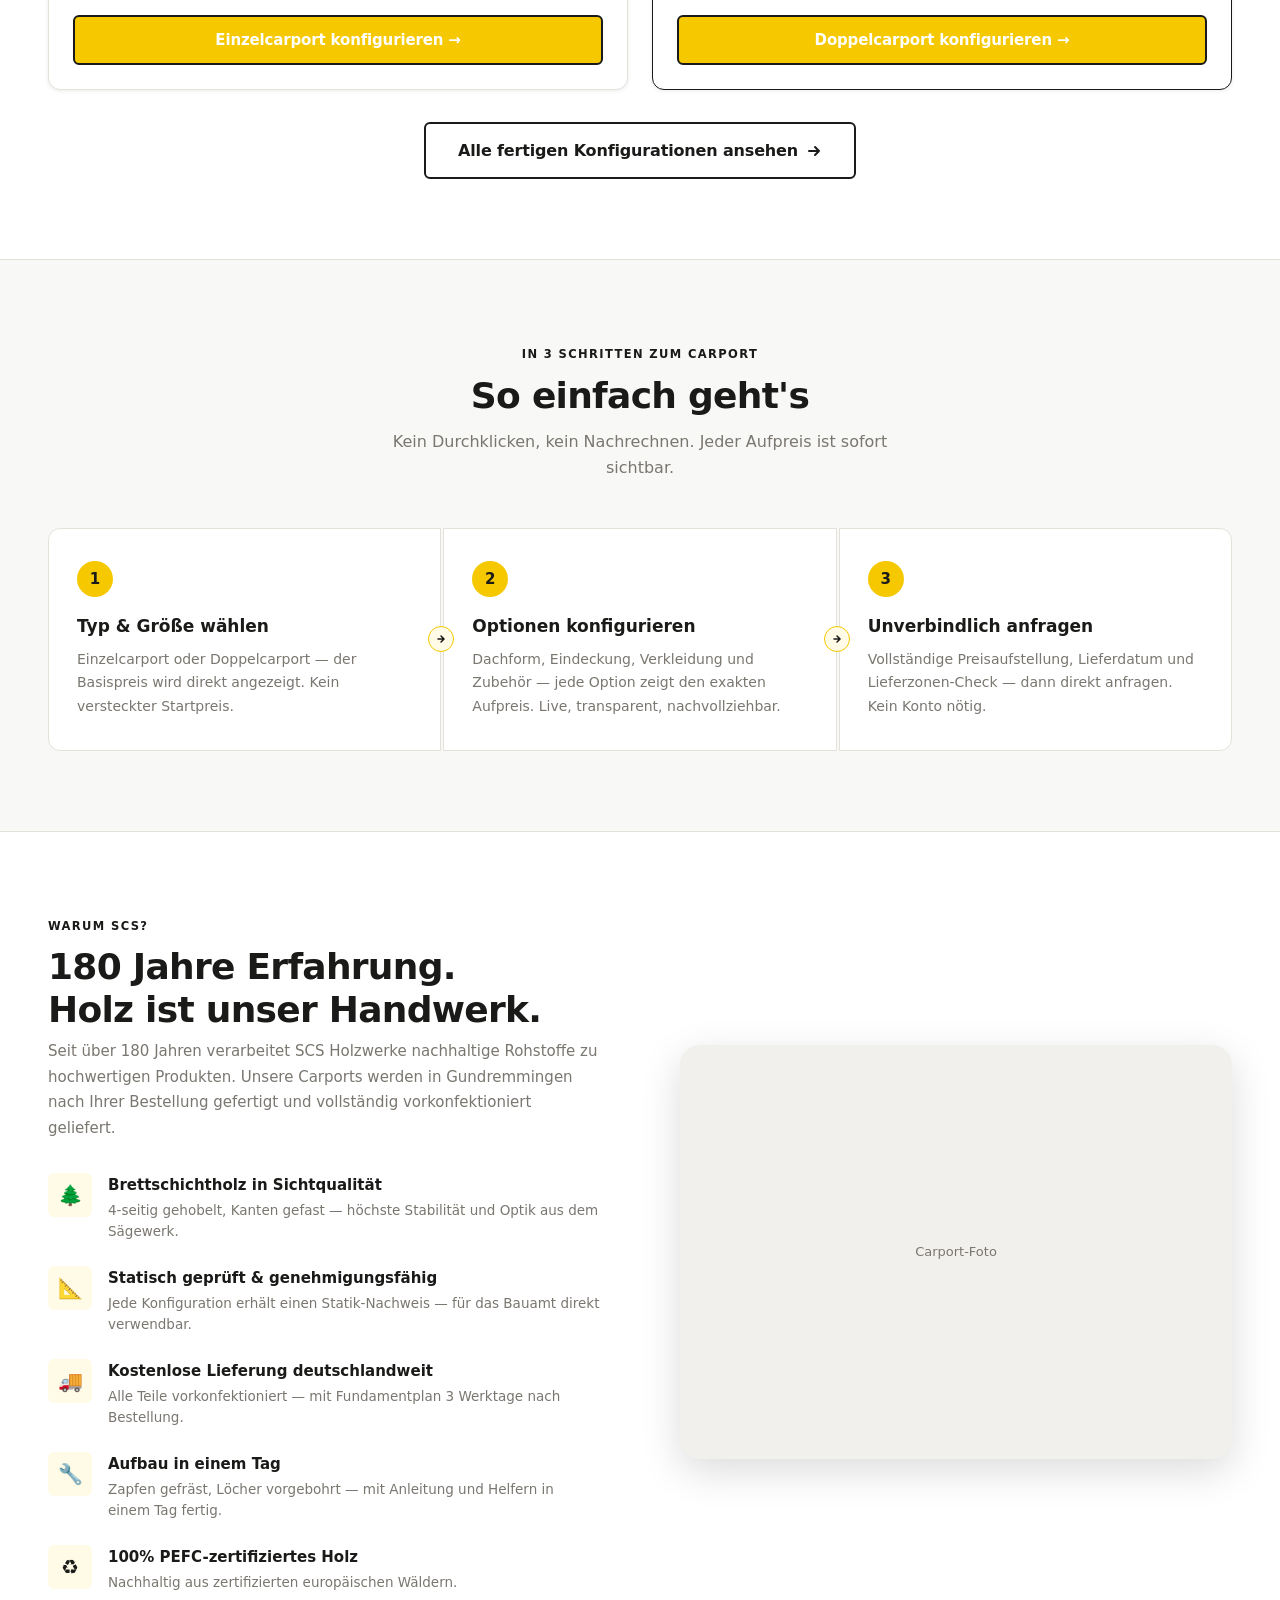
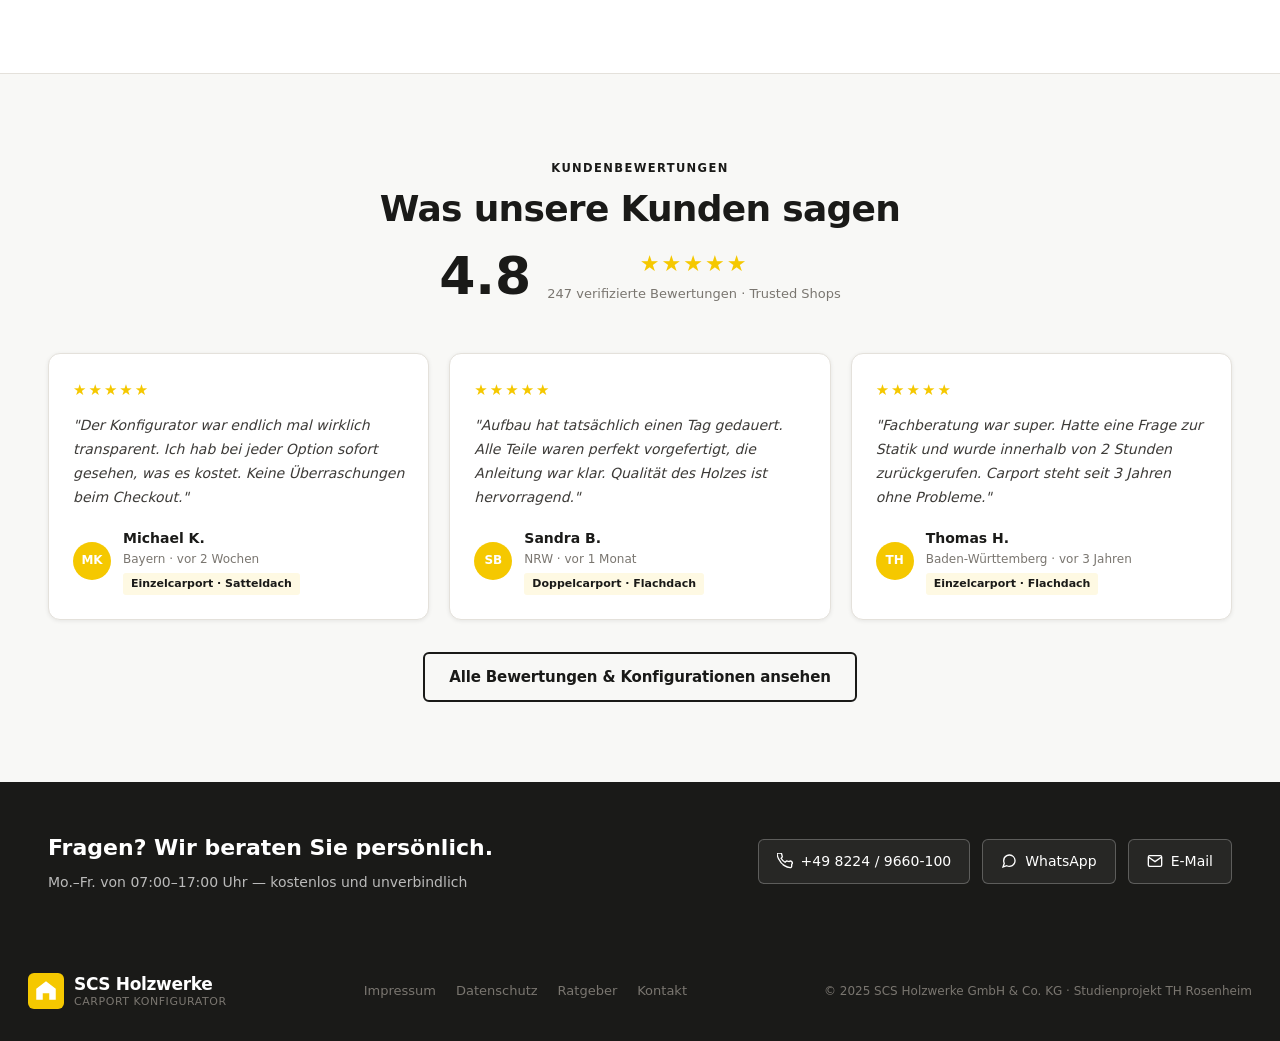
==== commit 85199563: "Update index.html" ====
--- a/index.html
+++ b/index.html
@@ -291,6 +291,16 @@
     </div>
   </div>
 </div>
+
+<script>
+(function() {
+  var d = new Date();
+  d.setDate(d.getDate() + 28);
+  var date = d.toLocaleDateString('de-DE', { day:'numeric', month:'long', year:'numeric' });
+  var els = document.querySelectorAll('#delivery-einzelcarport, #delivery-doppelcarport');
+  els.forEach(function(el) { el.textContent = date; });
+})();
+</script>
 
 <!-- Footer -->
 <footer>
